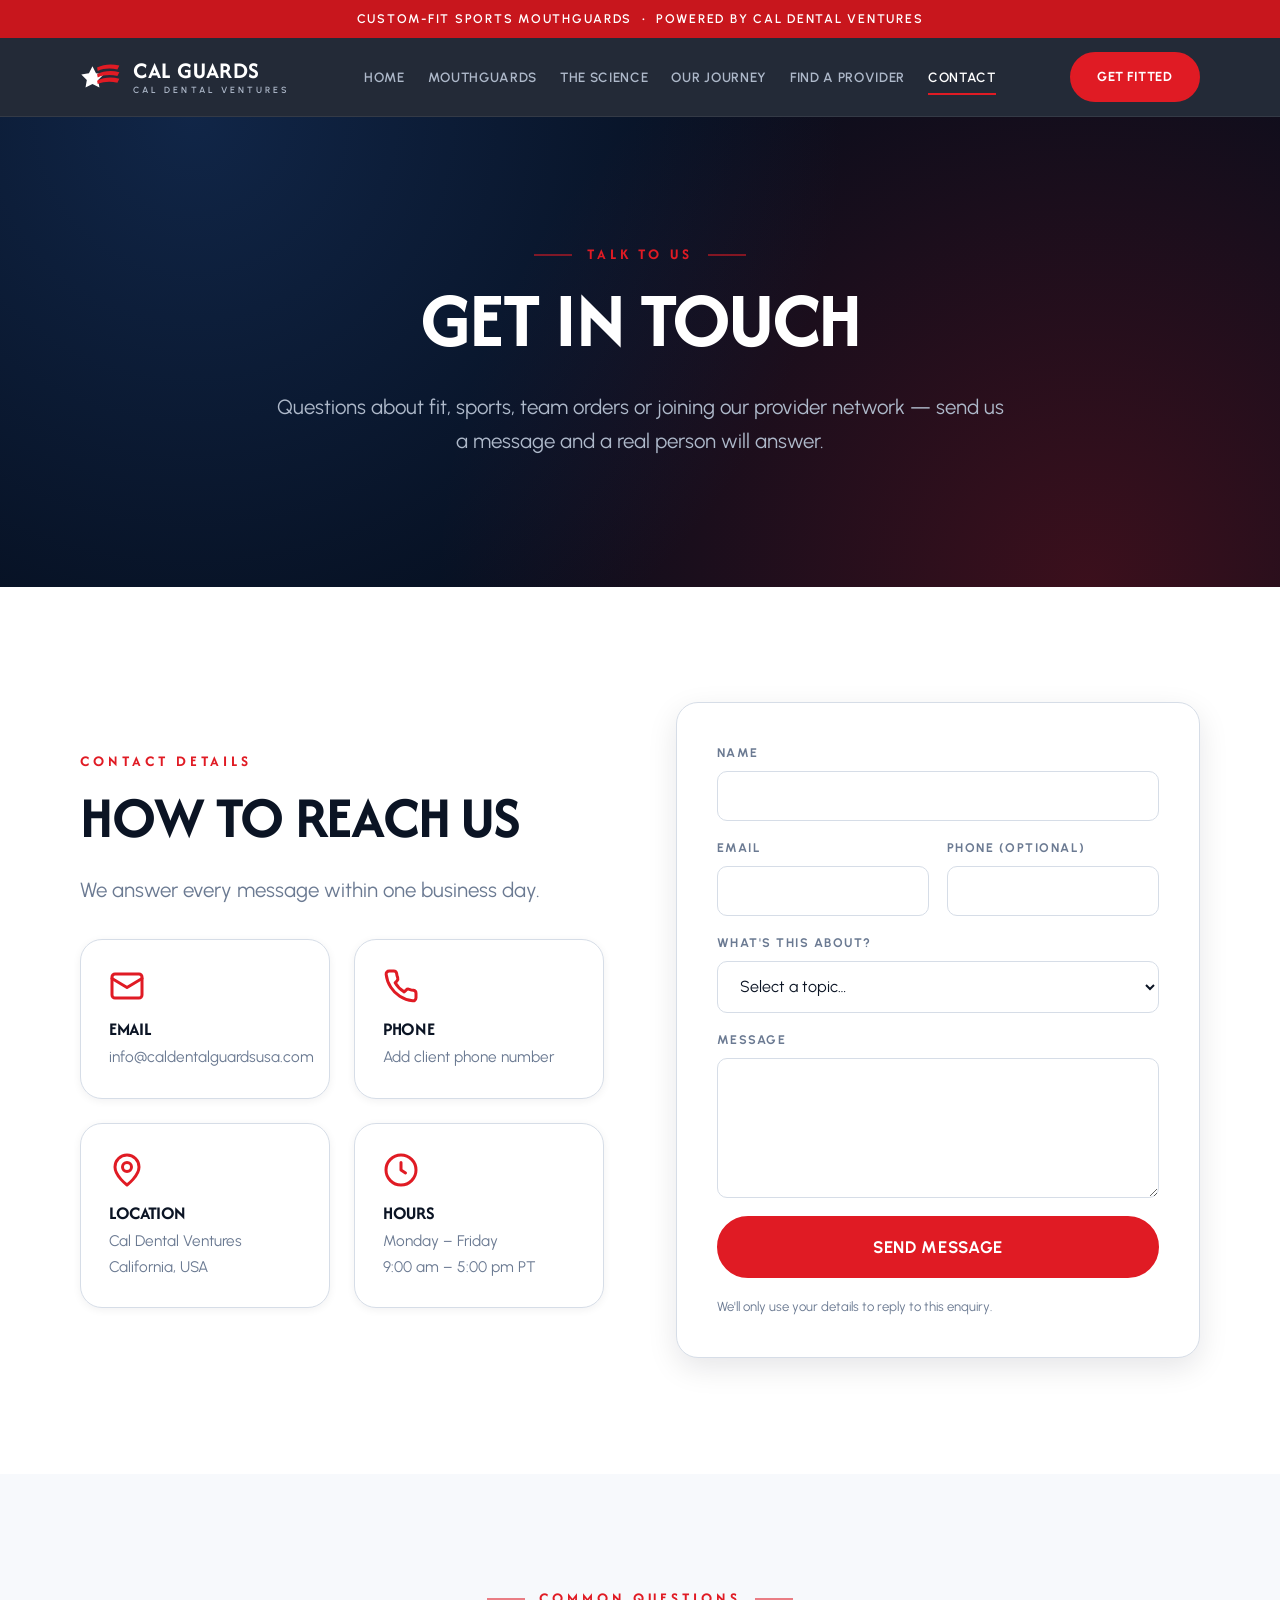
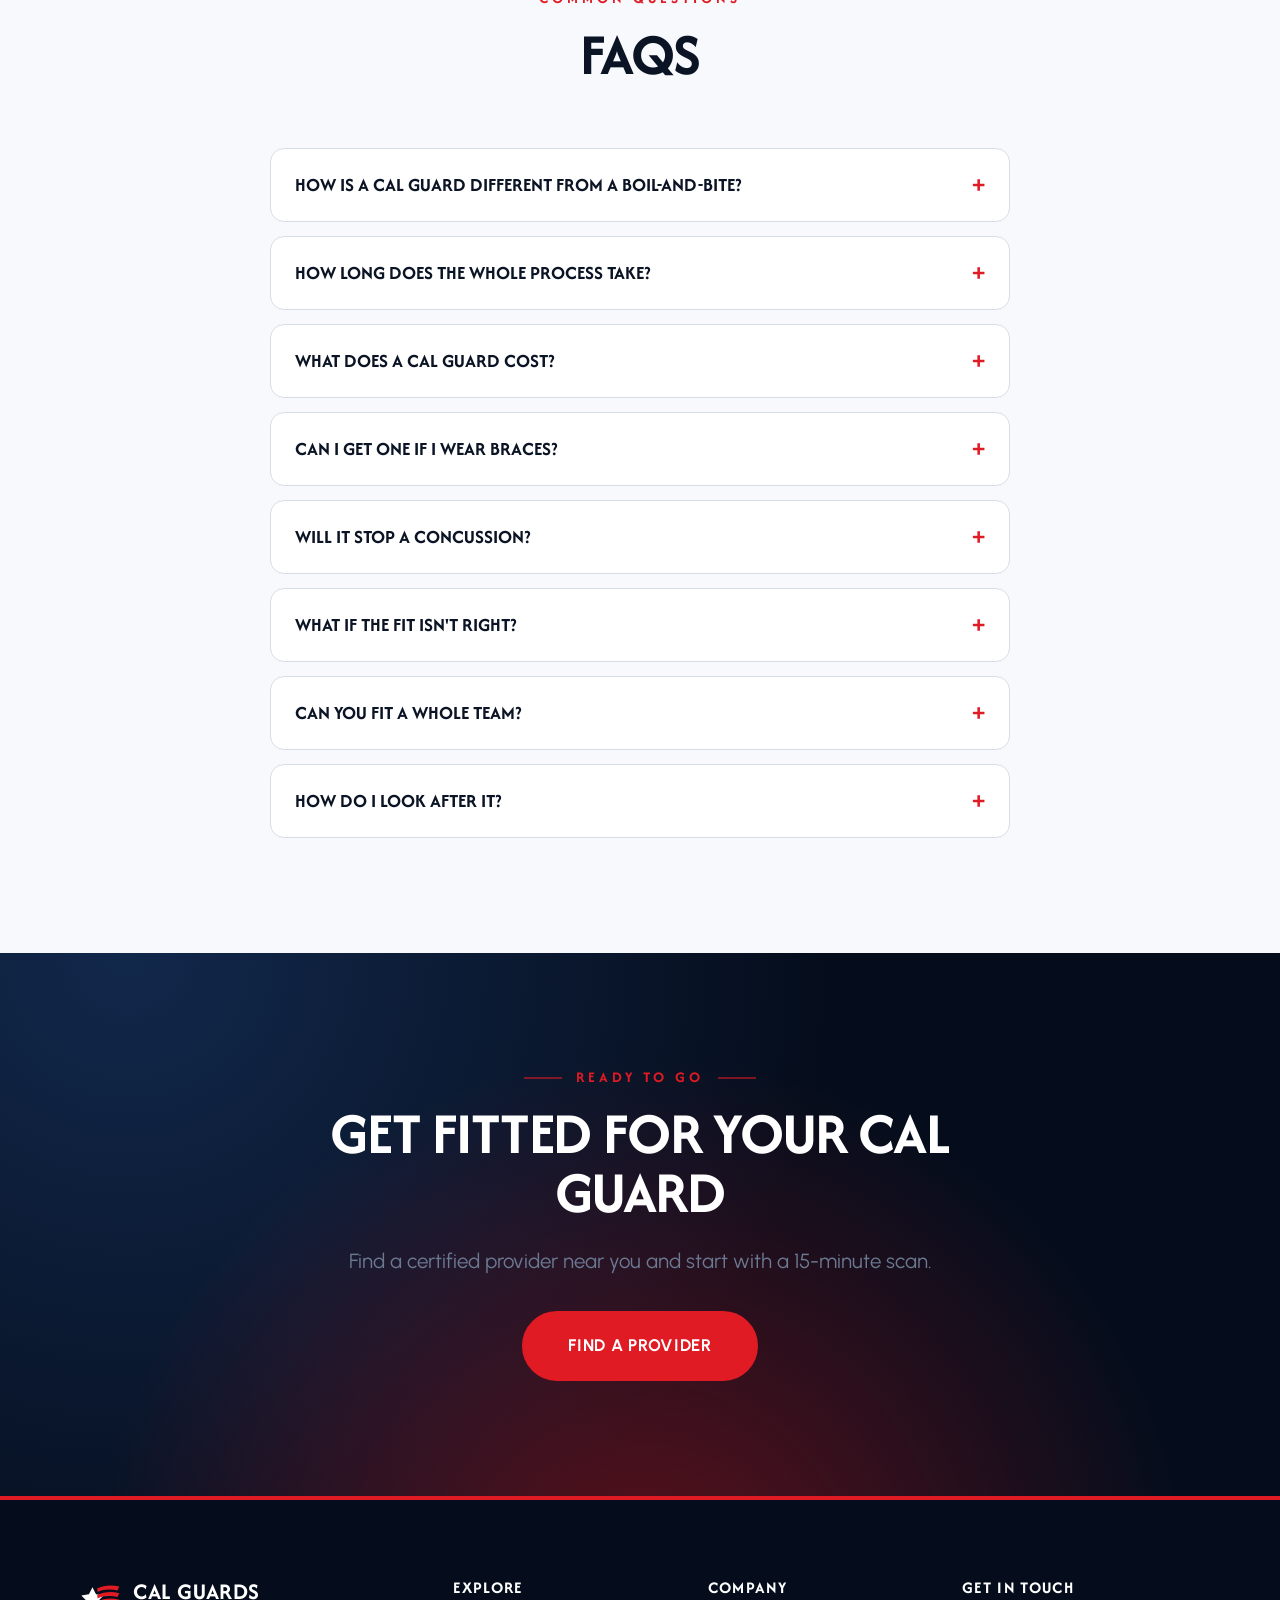
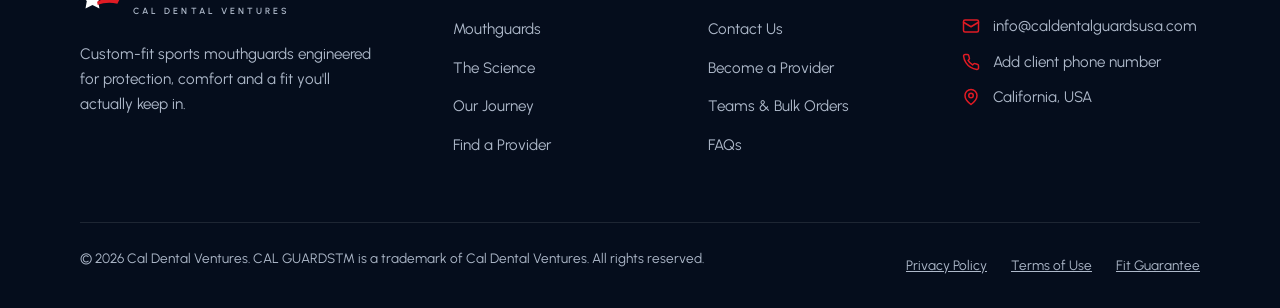
==== contact.html @ ab2fc7a7 "First Commit" ====
<!DOCTYPE html>
<html lang="en">
<head>
<meta charset="utf-8">
<meta name="viewport" content="width=device-width, initial-scale=1">
<title>Contact &amp; FAQs | CAL GUARDS™ by Cal Dental Ventures</title>
<meta name="description" content="Contact the CAL GUARDS™ team at Cal Dental Ventures with questions about custom mouthguards, team orders, provider partnerships or your fit guarantee.">
<link rel="canonical" href="https://caldentalguardsusa.com/contact.html">
<link rel="preconnect" href="https://fonts.googleapis.com">
<link rel="preconnect" href="https://fonts.gstatic.com" crossorigin>
<link href="https://fonts.googleapis.com/css2?family=Afacad:ital,wght@0,400..700;1,400..700&family=Urbanist:ital,wght@0,100..900;1,100..900&display=swap" rel="stylesheet">
<link rel="stylesheet" href="assets/css/style.css">
</head>
<body>

<div class="topbar">Custom-fit sports mouthguards &nbsp;•&nbsp; Powered by Cal Dental Ventures</div>

<header class="site-header">
  <div class="wrap nav">
    <a class="logo" href="index.html" aria-label="Cal Guards home">
      <svg class="logo__mark" viewBox="0 0 64 48" fill="none" aria-hidden="true">
        <path d="M14 6 19.4 16.6 31 18.4 22.6 26.8 24.6 38.4 14 33 3.4 38.4 5.4 26.8 -3 18.4 8.6 16.6Z" transform="translate(5,2)" fill="#ffffff"/>
        <path d="M26 10c10-5 22-6 34-3l-3 6c-11-2.6-21-1.8-30 2.2Z" fill="#e01b24"/>
        <path d="M26 20c10-5 22-6 34-3l-3 6c-11-2.6-21-1.8-30 2.2Z" fill="#e01b24"/>
        <path d="M26 30c10-5 22-6 34-3l-3 6c-11-2.6-21-1.8-30 2.2Z" fill="#e01b24"/>
      </svg>
      <span class="logo__text">
        <span class="logo__name">Cal Guards</span>
        <span class="logo__sub">Cal Dental Ventures</span>
      </span>
    </a>
    <button class="nav__toggle" aria-expanded="false" aria-controls="primary-nav" aria-label="Toggle menu">
      <span></span><span></span><span></span>
    </button>
    <nav class="nav__links" id="primary-nav">
      <a href="index.html">Home</a>
      <a href="mouthguards.html">Mouthguards</a>
      <a href="science.html">The Science</a>
      <a href="journey.html">Our Journey</a>
      <a href="providers.html">Find a Provider</a>
      <a href="contact.html" aria-current="page">Contact</a>
    </nav>
    <div class="nav__cta"><a class="btn" href="providers.html">Get Fitted</a></div>
  </div>
</header>

<main>

<section class="page-hero">
  <div class="wrap wrap--narrow">
    <p class="eyebrow">Talk to us</p>
    <h1>Get in Touch</h1>
    <p class="lede">Questions about fit, sports, team orders or joining our provider network — send us a message and a real person will answer.</p>
  </div>
</section>

<!-- CONTACT -->
<section class="section">
  <div class="wrap">
    <div class="split">
      <div class="split__body reveal" data-reveal="right">
        <p class="eyebrow">Contact details</p>
        <h2>How to Reach Us</h2>
        <p class="lede">We answer every message within one business day.</p>

        <div class="info-grid" style="margin-top:2rem">
          <div class="info">
            <svg class="info__icon" viewBox="0 0 24 24" fill="none" stroke="currentColor" stroke-width="2" stroke-linecap="round" stroke-linejoin="round" aria-hidden="true"><rect x="2" y="4" width="20" height="16" rx="2"/><path d="m22 7-10 6L2 7"/></svg>
            <h3>Email</h3>
            <p><a href="mailto:info@caldentalguardsusa.com">info@caldentalguardsusa.com</a></p>
          </div>
          <div class="info">
            <svg class="info__icon" viewBox="0 0 24 24" fill="none" stroke="currentColor" stroke-width="2" stroke-linecap="round" stroke-linejoin="round" aria-hidden="true"><path d="M22 16.9v3a2 2 0 0 1-2.2 2 19.8 19.8 0 0 1-8.6-3.1 19.5 19.5 0 0 1-6-6A19.8 19.8 0 0 1 2.1 4.2 2 2 0 0 1 4.1 2h3a2 2 0 0 1 2 1.7c.1 1 .4 1.9.7 2.8a2 2 0 0 1-.5 2.1L8.1 9.9a16 16 0 0 0 6 6l1.3-1.2a2 2 0 0 1 2.1-.5c.9.3 1.8.6 2.8.7a2 2 0 0 1 1.7 2Z"/></svg>
            <h3>Phone</h3>
            <p><a href="tel:+10000000000">Add client phone number</a></p>
          </div>
          <div class="info">
            <svg class="info__icon" viewBox="0 0 24 24" fill="none" stroke="currentColor" stroke-width="2" stroke-linecap="round" stroke-linejoin="round" aria-hidden="true"><path d="M20 10c0 6-8 12-8 12s-8-6-8-12a8 8 0 0 1 16 0Z"/><circle cx="12" cy="10" r="3"/></svg>
            <h3>Location</h3>
            <p>Cal Dental Ventures<br>California, USA</p>
          </div>
          <div class="info">
            <svg class="info__icon" viewBox="0 0 24 24" fill="none" stroke="currentColor" stroke-width="2" stroke-linecap="round" stroke-linejoin="round" aria-hidden="true"><circle cx="12" cy="12" r="10"/><path d="M12 7v5l3 2"/></svg>
            <h3>Hours</h3>
            <p>Monday – Friday<br>9:00 am – 5:00 pm PT</p>
          </div>
        </div>
      </div>

      <div class="reveal" data-delay="1">
        <form class="form" data-form novalidate
              style="background:#fff;padding:clamp(1.75rem,4vw,2.5rem);border:1px solid var(--border);border-radius:var(--radius-lg);box-shadow:var(--shadow-md)">
          <div class="field">
            <label for="c-name">Name</label>
            <input type="text" id="c-name" name="name" autocomplete="name" required>
          </div>

          <div class="form__row">
            <div class="field">
              <label for="c-email">Email</label>
              <input type="email" id="c-email" name="email" autocomplete="email" required>
            </div>
            <div class="field">
              <label for="c-phone">Phone (optional)</label>
              <input type="tel" id="c-phone" name="phone" autocomplete="tel">
            </div>
          </div>

          <div class="field">
            <label for="c-topic">What's this about?</label>
            <select id="c-topic" name="topic" required>
              <option value="">Select a topic…</option>
              <option value="fitting">Getting fitted for a guard</option>
              <option value="team">Team or bulk order</option>
              <option value="custom">Custom design request</option>
              <option value="provider">Becoming a certified provider</option>
              <option value="guarantee">Fit guarantee or existing order</option>
              <option value="other">Something else</option>
            </select>
          </div>

          <div class="field">
            <label for="c-message">Message</label>
            <textarea id="c-message" name="message" required></textarea>
          </div>

          <p class="form-status form-status--ok" role="status" tabindex="-1" hidden></p>

          <button class="btn btn--block btn--lg" type="submit" data-label="Send Message">Send Message</button>

          <p class="form__note">We'll only use your details to reply to this enquiry.</p>
        </form>
      </div>
    </div>
  </div>
</section>

<!-- FAQ -->
<section class="section section--alt" id="faq">
  <div class="wrap wrap--narrow">
    <div class="section-head center">
      <p class="eyebrow reveal">Common questions</p>
      <h2 class="reveal" data-delay="1">FAQs</h2>
    </div>

    <div class="faq reveal" data-delay="2">
      <details>
        <summary>How is a Cal Guard different from a boil-and-bite?</summary>
        <div class="faq__body">
          <p>A boil-and-bite is a generic blank you soften in hot water and bite into. The fit depends entirely on how you bite it — and biting hard thins the material exactly where you need it most, across the front teeth. A Cal Guard starts from a digital scan of your actual teeth, so the fit and the material thickness are both controlled before it's ever manufactured.</p>
        </div>
      </details>

      <details>
        <summary>How long does the whole process take?</summary>
        <div class="faq__body">
          <p>The scan appointment takes about 15 minutes. Lab turnaround is measured in days rather than weeks, and your provider will confirm the exact timeline when you book. Scan early in the week and you're usually protected by the weekend.</p>
        </div>
      </details>

      <details>
        <summary>What does a Cal Guard cost?</summary>
        <div class="faq__body">
          <p>Pricing is set by each certified provider and depends on the tier you choose and any custom design work. Request a fitting and we'll share the exact cost with you before you commit to anything.</p>
        </div>
      </details>

      <details>
        <summary>Can I get one if I wear braces?</summary>
        <div class="faq__body">
          <p>Yes — and it matters more, not less. Orthodontic appliances increase the risk of soft-tissue injury during contact. Mention your braces when you request a fitting so your provider can plan for it, and expect to be rescanned if your treatment changes your bite significantly.</p>
        </div>
      </details>

      <details>
        <summary>Will it stop a concussion?</summary>
        <div class="faq__body">
          <p>No mouthguard should be sold to you as concussion prevention, and we won't do it. The research on mouthguards and concussion is genuinely mixed. What's well established is that a properly fitted guard substantially reduces dental and soft-tissue injury. We go into detail on <a href="science.html">The Science</a> page.</p>
        </div>
      </details>

      <details>
        <summary>What if the fit isn't right?</summary>
        <div class="faq__body">
          <p>Bring it back to your provider. Minor adjustments happen in the chair. If it still isn't right, we remake it, and if we can't get it right we refund you. That's the whole guarantee — no fine print games.</p>
        </div>
      </details>

      <details>
        <summary>Can you fit a whole team?</summary>
        <div class="faq__body">
          <p>Yes. We run on-site scanning days for schools, clubs and gyms, with team colors, numbers and logos on every guard and consolidated billing. Get in touch using the form above and pick "Team or bulk order".</p>
        </div>
      </details>

      <details>
        <summary>How do I look after it?</summary>
        <div class="faq__body">
          <p>Rinse it in cool water after every use, brush it occasionally with a soft brush, and store it dry in its case. Keep it away from hot water, dashboards and direct sun — heat is the one thing that will warp a custom fit.</p>
        </div>
      </details>
    </div>
  </div>
</section>

<section class="section cta">
  <div class="wrap wrap--narrow">
    <p class="eyebrow reveal">Ready to go</p>
    <h2 class="reveal" data-delay="1">Get Fitted for Your Cal Guard</h2>
    <p class="lede center reveal" data-delay="2">Find a certified provider near you and start with a 15-minute scan.</p>
    <div class="btn-row reveal" data-delay="3">
      <a class="btn btn--lg" href="providers.html">Find a Provider</a>
    </div>
  </div>
</section>

</main>

<footer class="site-footer">
  <div class="wrap">
    <div class="footer__grid footer">
      <div class="footer__about">
        <a class="logo" href="index.html" aria-label="Cal Guards home">
          <svg class="logo__mark" viewBox="0 0 64 48" fill="none" aria-hidden="true">
            <path d="M14 6 19.4 16.6 31 18.4 22.6 26.8 24.6 38.4 14 33 3.4 38.4 5.4 26.8 -3 18.4 8.6 16.6Z" transform="translate(5,2)" fill="#ffffff"/>
            <path d="M26 10c10-5 22-6 34-3l-3 6c-11-2.6-21-1.8-30 2.2Z" fill="#e01b24"/>
            <path d="M26 20c10-5 22-6 34-3l-3 6c-11-2.6-21-1.8-30 2.2Z" fill="#e01b24"/>
            <path d="M26 30c10-5 22-6 34-3l-3 6c-11-2.6-21-1.8-30 2.2Z" fill="#e01b24"/>
          </svg>
          <span class="logo__text">
            <span class="logo__name">Cal Guards</span>
            <span class="logo__sub">Cal Dental Ventures</span>
          </span>
        </a>
        <p>Custom-fit sports mouthguards engineered for protection, comfort and a fit you'll actually keep in.</p>
      </div>
      <div>
        <h4>Explore</h4>
        <ul>
          <li><a href="mouthguards.html">Mouthguards</a></li>
          <li><a href="science.html">The Science</a></li>
          <li><a href="journey.html">Our Journey</a></li>
          <li><a href="providers.html">Find a Provider</a></li>
        </ul>
      </div>
      <div>
        <h4>Company</h4>
        <ul>
          <li><a href="contact.html">Contact Us</a></li>
          <li><a href="providers.html#partner">Become a Provider</a></li>
          <li><a href="mouthguards.html#teams">Teams &amp; Bulk Orders</a></li>
          <li><a href="contact.html#faq">FAQs</a></li>
        </ul>
      </div>
      <div>
        <h4>Get in Touch</h4>
        <ul class="footer__contact">
          <li>
            <svg viewBox="0 0 24 24" fill="none" stroke="currentColor" stroke-width="2" stroke-linecap="round" stroke-linejoin="round" aria-hidden="true"><rect x="2" y="4" width="20" height="16" rx="2"/><path d="m22 7-10 6L2 7"/></svg>
            <a href="mailto:info@caldentalguardsusa.com">info@caldentalguardsusa.com</a>
          </li>
          <li>
            <svg viewBox="0 0 24 24" fill="none" stroke="currentColor" stroke-width="2" stroke-linecap="round" stroke-linejoin="round" aria-hidden="true"><path d="M22 16.9v3a2 2 0 0 1-2.2 2 19.8 19.8 0 0 1-8.6-3.1 19.5 19.5 0 0 1-6-6A19.8 19.8 0 0 1 2.1 4.2 2 2 0 0 1 4.1 2h3a2 2 0 0 1 2 1.7c.1 1 .4 1.9.7 2.8a2 2 0 0 1-.5 2.1L8.1 9.9a16 16 0 0 0 6 6l1.3-1.2a2 2 0 0 1 2.1-.5c.9.3 1.8.6 2.8.7a2 2 0 0 1 1.7 2Z"/></svg>
            <a href="tel:+10000000000">Add client phone number</a>
          </li>
          <li>
            <svg viewBox="0 0 24 24" fill="none" stroke="currentColor" stroke-width="2" stroke-linecap="round" stroke-linejoin="round" aria-hidden="true"><path d="M20 10c0 6-8 12-8 12s-8-6-8-12a8 8 0 0 1 16 0Z"/><circle cx="12" cy="10" r="3"/></svg>
            <span>California, USA</span>
          </li>
        </ul>
      </div>
    </div>
    <div class="footer__bottom">
      <p>&copy; <span data-year>2026</span> Cal Dental Ventures. CAL GUARDS™ is a trademark of Cal Dental Ventures. All rights reserved.</p>
      <nav>
        <a href="#">Privacy Policy</a>
        <a href="#">Terms of Use</a>
        <a href="#">Fit Guarantee</a>
      </nav>
    </div>
  </div>
</footer>

<script src="assets/js/main.js"></script>
</body>
</html>
---- assets/css/style.css ----
/* ==========================================================================
   CAL GUARDS™ — caldentalguardsusa.com
   Design system + site styles
   ========================================================================== */

/* --- Tokens ------------------------------------------------------------- */
:root {
  /* Brand */
  --navy-900: #050d1c;
  --navy-800: #081429;
  --navy-700: #0c1e3c;
  --navy-600: #112a52;
  --navy-500: #1a3a6b;
  --red-600:  #c8161d;
  --red-500:  #e01b24;
  --red-400:  #f23b43;
  --gold:     #f2b705;

  /* Neutrals */
  --white:    #ffffff;
  --ink:      #0b1424;
  --slate-700:#3d4a5f;
  --slate-500:#6b7a92;
  --slate-300:#aeb9ca;
  --slate-200:#d6dde7;
  --slate-100:#eef2f7;
  --bone:     #f7f9fc;

  /* Semantic */
  --bg:            var(--white);
  --bg-alt:        var(--bone);
  --text:          var(--ink);
  --text-muted:    var(--slate-500);
  --border:        var(--slate-200);
  --accent:        var(--red-500);

  /* Type */
  --display: "Afacad", "Barlow Condensed", system-ui, sans-serif;
  --body: "Urbanist", system-ui, -apple-system, "Segoe UI", Roboto, sans-serif;
  --label: "Afacad", "Urbanist", system-ui, sans-serif;

  /* Layout */
  --wrap: 1200px;
  --wrap-narrow: 820px;
  --gutter: clamp(1.25rem, 4vw, 2.5rem);
  --section-y: clamp(4rem, 9vw, 8rem);
  --radius: 14px;
  --radius-lg: 22px;

  /* Effects */
  --shadow-sm: 0 2px 8px rgba(5, 13, 28, .06);
  --shadow-md: 0 10px 30px rgba(5, 13, 28, .10);
  --shadow-lg: 0 28px 70px rgba(5, 13, 28, .18);
  --ease: cubic-bezier(.22, .61, .36, 1);
}

/* --- Reset -------------------------------------------------------------- */
*, *::before, *::after { box-sizing: border-box; }

html {
  -webkit-text-size-adjust: 100%;
  scroll-behavior: smooth;
  scroll-padding-top: 90px;
}

body {
  margin: 0;
  font-family: var(--body);
  font-size: 17px;
  line-height: 1.65;
  color: var(--text);
  background: var(--bg);
  -webkit-font-smoothing: antialiased;
  overflow-x: hidden;
}

img, svg, video { max-width: 100%; display: block; }
a { color: inherit; }

/* Afacad is geometric rather than condensed, so headings run wider than the
   previous face: sizes are pulled back a notch and tracking tightened to keep
   the same visual weight. */
h1, h2, h3, h4 {
  font-family: var(--display);
  font-weight: 700;
  line-height: .98;
  letter-spacing: -.02em;
  text-transform: uppercase;
  margin: 0 0 .4em;
}

h1 { font-size: clamp(2.6rem, 7vw, 5.75rem); }
h2 { font-size: clamp(2rem, 4.8vw, 3.75rem); }
h3 { font-size: clamp(1.35rem, 2.4vw, 1.85rem); }
h4 { font-size: clamp(1.05rem, 1.7vw, 1.3rem); letter-spacing: -.005em; }

p { margin: 0 0 1.1em; }
p:last-child { margin-bottom: 0; }

ul { margin: 0; padding: 0; list-style: none; }

::selection { background: var(--red-500); color: #fff; }

:focus-visible {
  outline: 3px solid var(--red-500);
  outline-offset: 3px;
  border-radius: 4px;
}

/* --- Layout helpers ----------------------------------------------------- */
.wrap {
  width: 100%;
  max-width: var(--wrap);
  margin-inline: auto;
  padding-inline: var(--gutter);
}

.wrap--narrow { max-width: var(--wrap-narrow); }

.section { padding-block: var(--section-y); }
.section--tight { padding-block: clamp(3rem, 6vw, 5rem); }

.section--dark {
  background: var(--navy-900);
  color: var(--white);
}

.section--dark h2, .section--dark h3 { color: var(--white); }
.section--dark p { color: var(--slate-300); }

.section--alt { background: var(--bg-alt); }

.center { text-align: center; }
.stack > * + * { margin-top: 1.1rem; }

/* --- Eyebrow + headings ------------------------------------------------- */
/* Small section headings — Afacad, tracked out, with a short rule either
   side when centred */
.eyebrow {
  font-family: var(--label);
  font-size: .95rem;
  font-weight: 700;
  letter-spacing: .26em;
  text-transform: uppercase;
  line-height: 1.3;
  color: var(--accent);
  margin: 0 0 1rem;
}

.center .eyebrow,
.page-hero .eyebrow,
.cta .eyebrow {
  display: flex;
  align-items: center;
  justify-content: center;
  gap: .9rem;
}

.center .eyebrow::before, .center .eyebrow::after,
.page-hero .eyebrow::before, .page-hero .eyebrow::after,
.cta .eyebrow::before, .cta .eyebrow::after {
  content: "";
  width: clamp(18px, 4vw, 38px);
  height: 2px;
  background: currentColor;
  opacity: .55;
  flex-shrink: 0;
}

.section--dark .eyebrow { color: var(--red-400); }

.lede {
  font-size: clamp(1.05rem, 1.6vw, 1.3rem);
  color: var(--text-muted);
  max-width: 62ch;
}

.center .lede { margin-inline: auto; }
.section--dark .lede { color: var(--slate-300); }

.section-head { margin-bottom: clamp(2.5rem, 5vw, 4rem); }

/* Trademark mark — keeps "™" from reading as the letters TM inline */
.tm {
  font-size: .42em;
  font-weight: 700;
  vertical-align: super;
  letter-spacing: 0;
  margin-left: .08em;
}

/* Red underline accent used under major headings */
.rule {
  width: 72px;
  height: 5px;
  background: var(--red-500);
  border-radius: 3px;
  margin: 1.4rem 0 0;
}
.center .rule { margin-inline: auto; }

/* --- Buttons ------------------------------------------------------------ */
.btn {
  --btn-bg: var(--red-500);
  --btn-fg: #fff;
  position: relative;
  display: inline-flex;
  align-items: center;
  justify-content: center;
  gap: .6rem;
  padding: 1rem 2.1rem;
  background: var(--btn-bg);
  color: var(--btn-fg);
  font-family: var(--body);
  font-size: .95rem;
  font-weight: 700;
  letter-spacing: .04em;
  text-transform: uppercase;
  text-align: center;
  text-decoration: none;
  border: 2px solid var(--btn-bg);
  border-radius: 999px;
  cursor: pointer;
  overflow: hidden;
  isolation: isolate;
  transition: transform .25s var(--ease), box-shadow .25s var(--ease),
              background .25s var(--ease), color .25s var(--ease),
              border-color .25s var(--ease);
}

/* Light sweeps across the button on hover */
.btn::before {
  content: "";
  position: absolute;
  inset: 0;
  z-index: -1;
  background: linear-gradient(110deg, transparent 20%, rgba(255, 255, 255, .38) 50%, transparent 80%);
  transform: translateX(-120%);
  transition: transform .7s var(--ease);
}

.btn:hover::before { transform: translateX(120%); }

.btn:hover {
  transform: translateY(-3px);
  box-shadow: 0 14px 32px rgba(224, 27, 36, .36);
}

.btn:active {
  transform: translateY(-1px) scale(.985);
  transition-duration: .08s;
}

.btn--ghost {
  --btn-bg: transparent;
  --btn-fg: var(--white);
  border-color: rgba(255, 255, 255, .5);
}
.btn--ghost:hover {
  background: var(--white);
  color: var(--navy-900);
  border-color: var(--white);
  box-shadow: 0 12px 28px rgba(0, 0, 0, .3);
}

.btn--light {
  --btn-bg: var(--white);
  --btn-fg: var(--navy-900);
  border-color: var(--white);
}
.btn--light:hover { box-shadow: 0 12px 28px rgba(0, 0, 0, .25); }

.btn--outline {
  --btn-bg: transparent;
  --btn-fg: var(--navy-900);
  border-color: var(--navy-900);
}
.btn--outline:hover {
  background: var(--navy-900);
  color: #fff;
  box-shadow: 0 12px 28px rgba(5, 13, 28, .25);
}

.btn--lg { padding: 1.2rem 2.8rem; font-size: 1.05rem; }
.btn--block { width: 100%; }

/* Button rows follow the flow of the copy around them: left-aligned by
   default (so they sit under left-aligned text), centred only where the
   surrounding section is itself centred. */
.btn-row {
  display: flex;
  flex-wrap: wrap;
  justify-content: flex-start;
  align-items: center;
  gap: .9rem;
  margin-top: 2rem;
}

.center .btn-row,
.hero .btn-row,
.page-hero .btn-row,
.cta .btn-row,
.callout .btn-row,
.btn-row--center {
  justify-content: center;
}

/* --- Header ------------------------------------------------------------- */
.topbar {
  background: var(--red-600);
  color: #fff;
  font-size: .78rem;
  font-weight: 600;
  letter-spacing: .14em;
  text-transform: uppercase;
  text-align: center;
  padding: .55rem var(--gutter);
}

.site-header {
  position: sticky;
  top: 0;
  z-index: 60;
  background: rgba(5, 13, 28, .88);
  backdrop-filter: blur(14px);
  -webkit-backdrop-filter: blur(14px);
  border-bottom: 1px solid rgba(255, 255, 255, .08);
  transition: background .3s var(--ease);
}

.site-header.is-stuck { background: rgba(5, 13, 28, .97); }

.nav {
  display: flex;
  align-items: center;
  justify-content: space-between;
  gap: 1.5rem;
  min-height: 78px;
}

/* Logo lockup */
.logo {
  display: inline-flex;
  align-items: center;
  gap: .7rem;
  text-decoration: none;
  flex-shrink: 0;
}

.logo__mark { width: 42px; height: auto; }

.logo__text {
  display: flex;
  flex-direction: column;
  line-height: 1;
}

.logo__name {
  font-family: var(--display);
  font-weight: 800;
  font-size: 1.45rem;
  letter-spacing: .02em;
  text-transform: uppercase;
  color: #fff;
}

.logo__sub {
  font-family: var(--body);
  font-size: .56rem;
  font-weight: 600;
  letter-spacing: .34em;
  text-transform: uppercase;
  color: var(--slate-300);
  margin-top: .22rem;
}

.nav__links {
  display: flex;
  align-items: center;
  gap: clamp(.85rem, 1.8vw, 1.75rem);
}

.nav__links a {
  position: relative;
  font-size: .84rem;
  font-weight: 600;
  letter-spacing: .05em;
  text-transform: uppercase;
  text-decoration: none;
  white-space: nowrap;
  color: var(--slate-300);
  padding-block: .4rem;
  transition: color .2s var(--ease);
}

.nav__links a::after {
  content: "";
  position: absolute;
  left: 0;
  bottom: 0;
  width: 0;
  height: 2px;
  background: var(--red-500);
  transition: width .3s var(--ease);
}

.nav__links a:hover,
.nav__links a[aria-current="page"] { color: #fff; }
.nav__links a:hover::after,
.nav__links a[aria-current="page"]::after { width: 100%; }

.nav__cta { flex-shrink: 0; }
.nav__cta .btn { padding: .78rem 1.6rem; font-size: .82rem; }

/* Mobile toggle */
.nav__toggle {
  display: none;
  width: 44px;
  height: 44px;
  padding: 0;
  background: transparent;
  border: 1px solid rgba(255, 255, 255, .25);
  border-radius: 10px;
  cursor: pointer;
}

.nav__toggle span {
  display: block;
  width: 20px;
  height: 2px;
  margin: 4px auto;
  background: #fff;
  transition: transform .3s var(--ease), opacity .2s var(--ease);
}

.nav__toggle[aria-expanded="true"] span:nth-child(1) { transform: translateY(6px) rotate(45deg); }
.nav__toggle[aria-expanded="true"] span:nth-child(2) { opacity: 0; }
.nav__toggle[aria-expanded="true"] span:nth-child(3) { transform: translateY(-6px) rotate(-45deg); }

/* --- Hero --------------------------------------------------------------- */
/* Full-bleed cover hero with centred type, matching the reference layout.
   Uses the text-free product crop so nothing competes with the H1. */
.hero {
  position: relative;
  min-height: min(94vh, 900px);
  display: grid;
  place-items: center;
  text-align: center;
  color: #fff;
  background: var(--navy-900);
  overflow: hidden;
  isolation: isolate;
}

.hero__media {
  position: absolute;
  inset: 0;
  z-index: -2;
}

.hero__media img {
  width: 100%;
  height: 100%;
  object-fit: cover;
  object-position: center 62%;
}

.hero__media::after {
  content: "";
  position: absolute;
  inset: 0;
  background:
    radial-gradient(ellipse at 50% 45%, rgba(5, 13, 28, .52) 0%, rgba(5, 13, 28, .88) 72%),
    linear-gradient(180deg, rgba(5, 13, 28, .92) 0%, rgba(5, 13, 28, .55) 45%, rgba(5, 13, 28, .9) 100%);
}

.hero__inner {
  position: relative;
  padding-block: clamp(4rem, 10vw, 7rem);
}

.hero h1 { color: #fff; margin-bottom: .3em; }
.hero h1 em { font-style: normal; color: var(--red-400); }

.hero__sub {
  font-size: clamp(1.05rem, 2vw, 1.45rem);
  font-weight: 500;
  color: var(--slate-200);
  max-width: 34ch;
  margin-inline: auto;
}

.hero__trust {
  display: flex;
  flex-wrap: wrap;
  justify-content: center;
  gap: 1rem 2.2rem;
  margin-top: 2.25rem;
  font-size: .78rem;
  font-weight: 700;
  letter-spacing: .16em;
  text-transform: uppercase;
  color: var(--slate-300);
}

.hero__trust li { display: flex; align-items: center; gap: .5rem; }
.hero__trust svg { width: 17px; height: 17px; color: var(--red-400); flex-shrink: 0; }

.hero__scroll {
  position: absolute;
  bottom: 1.8rem;
  left: 50%;
  transform: translateX(-50%);
  color: rgba(255, 255, 255, .6);
  animation: bob 2.2s var(--ease) infinite;
}
.hero__scroll svg { width: 26px; height: 26px; }

@keyframes bob {
  0%, 100% { transform: translate(-50%, 0); }
  50%      { transform: translate(-50%, 9px); }
}

/* Page hero (interior pages) */
.page-hero {
  position: relative;
  background: var(--navy-900);
  color: #fff;
  padding-block: clamp(4.5rem, 11vw, 8rem);
  text-align: center;
  overflow: hidden;
}

.page-hero::before {
  content: "";
  position: absolute;
  inset: 0;
  background:
    radial-gradient(circle at 15% 0%, rgba(26, 58, 107, .55) 0%, transparent 55%),
    radial-gradient(circle at 85% 100%, rgba(200, 22, 29, .28) 0%, transparent 55%);
}

.page-hero > * { position: relative; }
.page-hero h1 { color: #fff; font-size: clamp(2.6rem, 6.5vw, 5rem); }
.page-hero .lede { color: var(--slate-300); margin-inline: auto; }

/* --- Benefit band (Protects / Supports / Enhances) ---------------------- */
.band {
  background: var(--navy-800);
  color: #fff;
  padding-block: clamp(2.5rem, 5vw, 3.75rem);
  border-top: 4px solid var(--red-500);
}

.band__grid {
  display: grid;
  grid-template-columns: repeat(3, 1fr);
  gap: clamp(1.5rem, 4vw, 3rem);
  text-align: center;
}

.band__item {
  display: flex;
  flex-direction: column;
  align-items: center;
  gap: .9rem;
  position: relative;
}

.band__item + .band__item::before {
  content: "";
  position: absolute;
  left: calc(-1 * clamp(.75rem, 2vw, 1.5rem));
  top: 10%;
  bottom: 10%;
  width: 1px;
  background: rgba(255, 255, 255, .16);
}

.band__icon {
  width: 52px;
  height: 52px;
  color: var(--white);
}
.band__icon .accent { color: var(--red-500); }

.band__item h3 {
  font-size: clamp(1.2rem, 2.2vw, 1.75rem);
  margin: 0;
  color: #fff;
}

.band__item p {
  font-size: .92rem;
  color: var(--slate-300);
  max-width: 28ch;
  margin: 0;
}

/* --- Problem / stat callout -------------------------------------------- */
.callout {
  background: var(--bone);
  text-align: center;
}

.callout__big {
  font-family: var(--display);
  font-weight: 800;
  font-size: clamp(2.4rem, 6vw, 4.5rem);
  line-height: 1;
  text-transform: uppercase;
  max-width: 20ch;
  margin: 0 auto .9rem;
}

.callout__big span { color: var(--red-500); }

.callout__note {
  font-size: 1.05rem;
  color: var(--text-muted);
  max-width: 50ch;
  margin-inline: auto;
}

.callout__kicker {
  display: inline-block;
  margin-top: 2rem;
  padding: .75rem 1.6rem;
  background: var(--navy-900);
  color: #fff;
  font-family: var(--display);
  font-size: clamp(1.1rem, 2.2vw, 1.6rem);
  font-weight: 800;
  letter-spacing: .02em;
  text-transform: uppercase;
  border-radius: 999px;
}

/* --- Comparison cards --------------------------------------------------- */
.compare {
  display: grid;
  grid-template-columns: repeat(3, 1fr);
  gap: 1.5rem;
  align-items: stretch;
}

.card {
  display: flex;
  flex-direction: column;
  background: #fff;
  border: 1px solid var(--border);
  border-radius: var(--radius-lg);
  padding: 2rem 1.75rem;
  box-shadow: var(--shadow-sm);
  transition: transform .35s var(--ease), box-shadow .35s var(--ease);
}

.card:hover { transform: translateY(-5px); box-shadow: var(--shadow-md); }

.card--featured {
  position: relative;
  background: var(--navy-900);
  border-color: var(--navy-900);
  color: #fff;
  box-shadow: var(--shadow-lg);
}

.card--featured .card__title { color: #fff; }
.card--featured .card__sub { color: var(--slate-300); }

.card__flag {
  position: absolute;
  top: -14px;
  left: 50%;
  transform: translateX(-50%);
  padding: .4rem 1.2rem;
  background: var(--red-500);
  color: #fff;
  font-size: .7rem;
  font-weight: 800;
  letter-spacing: .18em;
  text-transform: uppercase;
  border-radius: 999px;
  white-space: nowrap;
}

.card__label {
  font-size: .72rem;
  font-weight: 700;
  letter-spacing: .2em;
  text-transform: uppercase;
  color: var(--slate-500);
  margin-bottom: .5rem;
}

.card--featured .card__label { color: var(--red-400); }

.card__title {
  font-family: var(--display);
  font-size: clamp(1.5rem, 2.6vw, 2rem);
  font-weight: 800;
  line-height: 1;
  text-transform: uppercase;
  margin: 0 0 .35rem;
}

.card__sub {
  font-size: .92rem;
  font-style: italic;
  color: var(--text-muted);
  margin: 0 0 1.5rem;
}

.check-list { display: grid; gap: .85rem; }

.check-list li {
  display: grid;
  grid-template-columns: 22px 1fr;
  gap: .7rem;
  align-items: start;
  font-size: .95rem;
  line-height: 1.45;
}

.check-list svg { width: 20px; height: 20px; margin-top: 1px; }
.check-list .no  { color: #c9ced8; }
.check-list .yes { color: #2fb360; }

.card--featured .check-list li { color: var(--slate-200); }
.card--featured .check-list strong { color: #fff; }

.card__stats {
  display: grid;
  gap: .6rem;
  margin-top: auto;
  padding-top: 1.6rem;
  border-top: 1px solid rgba(255, 255, 255, .15);
}

.stat-chip {
  display: grid;
  grid-template-columns: auto 1fr;
  align-items: center;
  gap: .9rem;
  padding: .7rem 1rem;
  background: rgba(255, 255, 255, .07);
  border-radius: 10px;
}

.stat-chip b {
  font-family: var(--display);
  font-size: 1.6rem;
  font-weight: 800;
  line-height: 1;
  color: var(--red-400);
}

.stat-chip span {
  font-size: .78rem;
  line-height: 1.3;
  color: var(--slate-200);
}

/* Verdict row under comparison */
.verdict {
  display: grid;
  grid-template-columns: repeat(3, 1fr);
  gap: 1.5rem;
  margin-top: 1.5rem;
}

.verdict div {
  padding: 1.1rem 1rem;
  background: var(--slate-100);
  border-radius: var(--radius);
  text-align: center;
  font-family: var(--display);
  font-size: 1.15rem;
  font-weight: 700;
  line-height: 1.2;
  text-transform: uppercase;
  color: var(--slate-700);
}

.verdict div:last-child {
  background: var(--red-500);
  color: #fff;
}

.sources {
  margin-top: 1.75rem;
  font-size: .8rem;
  color: var(--slate-500);
  text-align: center;
}

/* --- Steps -------------------------------------------------------------- */
.steps {
  display: grid;
  grid-template-columns: repeat(3, 1fr);
  gap: clamp(1.5rem, 4vw, 3rem);
  counter-reset: step;
}

.step { position: relative; padding-top: 1rem; }

.step__num {
  display: grid;
  place-items: center;
  width: 60px;
  height: 60px;
  margin-bottom: 1.4rem;
  background: var(--red-500);
  color: #fff;
  font-family: var(--display);
  font-size: 1.9rem;
  font-weight: 800;
  border-radius: 50%;
  box-shadow: 0 8px 20px rgba(224, 27, 36, .3);
}

.step h3 { margin-bottom: .5rem; }

.step p { color: var(--text-muted); font-size: .98rem; }
.section--dark .step p { color: var(--slate-300); }

/* Connector line between steps */
.step:not(:last-child)::after {
  content: "";
  position: absolute;
  top: 31px;
  left: 72px;
  right: calc(-1 * clamp(1.5rem, 4vw, 3rem));
  height: 2px;
  background: repeating-linear-gradient(90deg, var(--border) 0 8px, transparent 8px 16px);
}

.section--dark .step:not(:last-child)::after {
  background: repeating-linear-gradient(90deg, rgba(255,255,255,.22) 0 8px, transparent 8px 16px);
}

/* --- Split (image + text) ----------------------------------------------- */
.split {
  display: grid;
  grid-template-columns: 1fr 1fr;
  gap: clamp(2rem, 6vw, 4.5rem);
  align-items: center;
}

.split--reverse .split__media { order: 2; }

.split__media img {
  width: 100%;
  border-radius: var(--radius-lg);
  box-shadow: var(--shadow-md);
}

.split__body h2 { margin-bottom: .45em; }

/* --- Athletes ----------------------------------------------------------- */
.athletes {
  display: grid;
  grid-template-columns: repeat(3, 1fr);
  gap: 1.5rem;
}

.athlete {
  padding: 2rem 1.75rem;
  background: rgba(255, 255, 255, .05);
  border: 1px solid rgba(255, 255, 255, .12);
  border-radius: var(--radius-lg);
  border-top: 4px solid var(--red-500);
  transition: transform .35s var(--ease), background .35s var(--ease);
}

.athlete:hover { transform: translateY(-5px); background: rgba(255, 255, 255, .09); }

.athlete__quote {
  font-size: 1.02rem;
  line-height: 1.6;
  color: var(--slate-200);
  margin-bottom: 1.5rem;
}

.athlete__name {
  font-family: var(--display);
  font-size: 1.35rem;
  font-weight: 800;
  text-transform: uppercase;
  color: #fff;
  margin: 0;
}

.athlete__role {
  font-size: .78rem;
  font-weight: 700;
  letter-spacing: .14em;
  text-transform: uppercase;
  color: var(--red-400);
  margin: .25rem 0 0;
}

/* --- Timeline (The Journey) --------------------------------------------- */
.timeline {
  display: grid;
  grid-template-columns: repeat(5, 1fr);
  gap: 1.25rem;
  position: relative;
  margin-top: 3.5rem;
}

.timeline::before {
  content: "";
  position: absolute;
  top: -22px;
  left: 10%;
  right: 10%;
  height: 2px;
  background: linear-gradient(90deg, rgba(255,255,255,.2), var(--red-500));
}

.tl {
  position: relative;
  padding: 1.75rem 1.25rem;
  background: rgba(255, 255, 255, .05);
  border: 1px solid rgba(255, 255, 255, .12);
  border-radius: var(--radius);
  text-align: center;
}

.tl::before {
  content: "";
  position: absolute;
  top: -27px;
  left: 50%;
  transform: translateX(-50%);
  width: 12px;
  height: 12px;
  background: var(--red-500);
  border: 3px solid var(--navy-900);
  border-radius: 50%;
  box-shadow: 0 0 0 3px rgba(224, 27, 36, .35);
}

.tl--now {
  background: linear-gradient(160deg, var(--red-600), #8c0f14);
  border-color: var(--red-400);
  box-shadow: 0 16px 40px rgba(200, 22, 29, .35);
}

.tl h4 {
  font-size: 1rem;
  letter-spacing: .06em;
  color: #fff;
  margin-bottom: .6rem;
}

.tl--now h4 { font-size: 1.4rem; }

.tl p {
  font-size: .86rem;
  line-height: 1.5;
  color: var(--slate-300);
  margin: 0;
}

.tl--now p { color: rgba(255, 255, 255, .92); }

/* --- Colorways ---------------------------------------------------------- */
.colorways {
  display: grid;
  grid-template-columns: repeat(3, 1fr);
  gap: 1.5rem;
}

.cw {
  padding: 2.25rem 1.5rem;
  border: 1px solid var(--border);
  border-radius: var(--radius-lg);
  text-align: center;
  background: #fff;
  transition: transform .35s var(--ease), box-shadow .35s var(--ease);
}

.cw:hover { transform: translateY(-5px); box-shadow: var(--shadow-md); }

.cw__swatch {
  width: 86px;
  height: 86px;
  margin: 0 auto 1.25rem;
  border-radius: 50%;
  box-shadow: inset 0 -6px 14px rgba(0, 0, 0, .25), var(--shadow-sm);
}

.cw__swatch--clear { background: linear-gradient(145deg, #f4f7fb, #d8e2ee); }
.cw__swatch--blue  { background: linear-gradient(145deg, #2f6ddb, #0f2f86); }
.cw__swatch--black { background: linear-gradient(145deg, #3a4150, #0a0d14); }

.cw h3 { margin-bottom: .35rem; }
.cw p { font-size: .92rem; color: var(--text-muted); margin: 0; }

/* --- Feature grid ------------------------------------------------------- */
.features {
  display: grid;
  grid-template-columns: repeat(auto-fit, minmax(260px, 1fr));
  gap: 1.5rem;
}

.feature {
  padding: 2rem 1.75rem;
  background: #fff;
  border: 1px solid var(--border);
  border-radius: var(--radius-lg);
  box-shadow: var(--shadow-sm);
}

.section--dark .feature {
  background: rgba(255, 255, 255, .05);
  border-color: rgba(255, 255, 255, .12);
}

.feature__icon {
  width: 44px;
  height: 44px;
  margin-bottom: 1.2rem;
  color: var(--red-500);
}

.feature h3 { font-size: 1.25rem; margin-bottom: .5rem; }
.feature p { font-size: .95rem; color: var(--text-muted); margin: 0; }
.section--dark .feature p { color: var(--slate-300); }

/* --- Stat strip --------------------------------------------------------- */
.statstrip {
  display: grid;
  grid-template-columns: repeat(auto-fit, minmax(180px, 1fr));
  gap: clamp(1.5rem, 4vw, 3rem);
  text-align: center;
}

.statstrip__n {
  font-family: var(--display);
  font-size: clamp(3rem, 7vw, 5rem);
  font-weight: 800;
  line-height: 1;
  color: var(--red-500);
  display: block;
}

.statstrip__l {
  font-size: .9rem;
  color: var(--slate-300);
  max-width: 24ch;
  margin: .6rem auto 0;
}

/* --- Guarantee ---------------------------------------------------------- */
.guarantee {
  display: grid;
  grid-template-columns: auto 1fr;
  gap: clamp(1.5rem, 4vw, 3rem);
  align-items: center;
  padding: clamp(2rem, 5vw, 3.5rem);
  background: var(--navy-900);
  color: #fff;
  border-radius: var(--radius-lg);
  box-shadow: var(--shadow-lg);
}

.guarantee__badge {
  width: clamp(80px, 12vw, 118px);
  height: auto;
  color: var(--red-500);
  flex-shrink: 0;
}

.guarantee h2 { color: #fff; margin-bottom: .4em; }
.guarantee p { color: var(--slate-300); margin: 0; }

/* --- FAQ ---------------------------------------------------------------- */
.faq { display: grid; gap: .9rem; }

.faq details {
  background: #fff;
  border: 1px solid var(--border);
  border-radius: var(--radius);
  overflow: hidden;
  transition: border-color .25s var(--ease), box-shadow .25s var(--ease);
}

.faq details[open] {
  border-color: var(--navy-700);
  box-shadow: var(--shadow-sm);
}

.faq summary {
  display: flex;
  align-items: center;
  justify-content: space-between;
  gap: 1rem;
  padding: 1.25rem 1.5rem;
  font-family: var(--display);
  font-size: 1.2rem;
  font-weight: 700;
  text-transform: uppercase;
  cursor: pointer;
  list-style: none;
}

.faq summary::-webkit-details-marker { display: none; }

.faq summary::after {
  content: "+";
  font-size: 1.6rem;
  line-height: 1;
  color: var(--red-500);
  transition: transform .25s var(--ease);
  flex-shrink: 0;
}

.faq details[open] summary::after { transform: rotate(45deg); }

.faq__body {
  padding: 0 1.5rem 1.4rem;
  color: var(--text-muted);
  font-size: .98rem;
}

/* --- CTA ---------------------------------------------------------------- */
.cta {
  position: relative;
  background: var(--navy-900);
  color: #fff;
  text-align: center;
  overflow: hidden;
}

.cta::before {
  content: "";
  position: absolute;
  inset: 0;
  background:
    radial-gradient(circle at 50% 120%, rgba(200, 22, 29, .45) 0%, transparent 60%),
    radial-gradient(circle at 10% 0%, rgba(26, 58, 107, .6) 0%, transparent 55%);
}

.cta > * { position: relative; }
.cta h2 { color: #fff; }

/* --- Contact form ------------------------------------------------------- */
.form { display: grid; gap: 1.1rem; }

.form__row {
  display: grid;
  grid-template-columns: 1fr 1fr;
  gap: 1.1rem;
}

.field { display: grid; gap: .45rem; text-align: left; }

.field label {
  font-size: .78rem;
  font-weight: 700;
  letter-spacing: .12em;
  text-transform: uppercase;
  color: var(--slate-500);
}

.section--dark .field label,
.cta .field label { color: var(--slate-300); }

.field input,
.field select,
.field textarea {
  width: 100%;
  padding: .9rem 1.1rem;
  font-family: var(--body);
  font-size: 1rem;
  color: var(--text);
  background: #fff;
  border: 1px solid var(--border);
  border-radius: 10px;
  transition: border-color .2s var(--ease), box-shadow .2s var(--ease);
}

.field textarea { min-height: 140px; resize: vertical; }

.field input:focus,
.field select:focus,
.field textarea:focus {
  outline: none;
  border-color: var(--red-500);
  box-shadow: 0 0 0 3px rgba(224, 27, 36, .18);
}

.form__note {
  font-size: .82rem;
  color: var(--slate-500);
  text-align: left;
}

.form-status {
  padding: .9rem 1.1rem;
  border-radius: 10px;
  font-size: .95rem;
  font-weight: 600;
  text-align: left;
}

.form-status[hidden] { display: none !important; }
.form-status--ok { background: #e7f7ed; color: #1d7a42; border: 1px solid #a8e0bf; }

/* --- Provider / contact info cards -------------------------------------- */
.info-grid {
  display: grid;
  grid-template-columns: repeat(auto-fit, minmax(240px, 1fr));
  gap: 1.5rem;
}

.info {
  padding: 1.75rem;
  background: #fff;
  border: 1px solid var(--border);
  border-radius: var(--radius-lg);
  box-shadow: var(--shadow-sm);
}

.info__icon { width: 36px; height: 36px; color: var(--red-500); margin-bottom: 1rem; }
.info h3 { font-size: 1.15rem; margin-bottom: .4rem; }
.info p, .info a { font-size: .96rem; color: var(--text-muted); margin: 0; }
.info a { text-decoration: none; transition: color .2s var(--ease); }
.info a:hover { color: var(--red-500); }

/* --- Footer ------------------------------------------------------------- */
.site-footer {
  background: var(--navy-900);
  color: var(--slate-300);
  padding-block: clamp(3rem, 7vw, 5rem) 0;
  border-top: 4px solid var(--red-500);
}

.footer__grid {
  display: grid;
  grid-template-columns: 1.6fr 1fr 1fr 1.2fr;
  gap: clamp(2rem, 5vw, 3.5rem);
}

.footer__about p {
  font-size: .95rem;
  margin-top: 1.25rem;
  max-width: 34ch;
}

.footer h4 {
  color: #fff;
  font-size: 1.05rem;
  letter-spacing: .08em;
  margin-bottom: 1.1rem;
}

.footer ul { display: grid; gap: .65rem; }

.footer a {
  font-size: .95rem;
  text-decoration: none;
  color: var(--slate-300);
  transition: color .2s var(--ease), padding-left .2s var(--ease);
}

.footer a:hover { color: #fff; padding-left: 4px; }

.footer__contact li {
  display: grid;
  grid-template-columns: 20px 1fr;
  gap: .7rem;
  align-items: start;
  font-size: .95rem;
}

.footer__contact svg { width: 18px; height: 18px; color: var(--red-500); margin-top: 3px; }

.footer__bottom {
  display: flex;
  flex-wrap: wrap;
  align-items: center;
  justify-content: space-between;
  gap: 1rem;
  margin-top: clamp(2.5rem, 5vw, 4rem);
  padding-block: 1.5rem;
  border-top: 1px solid rgba(255, 255, 255, .1);
  font-size: .85rem;
}

.footer__bottom nav { display: flex; flex-wrap: wrap; gap: 1.5rem; }

.socials { display: flex; gap: .7rem; }

.socials a {
  display: grid;
  place-items: center;
  width: 40px;
  height: 40px;
  background: rgba(255, 255, 255, .08);
  border-radius: 50%;
  transition: background .25s var(--ease), transform .25s var(--ease);
}

.socials a:hover { background: var(--red-500); transform: translateY(-2px); padding-left: 0; }
.socials svg { width: 18px; height: 18px; }

/* --- Scroll reveal ------------------------------------------------------ */
.reveal {
  opacity: 0;
  transform: translateY(32px);
  transition: opacity .75s var(--ease), transform .75s var(--ease);
  will-change: opacity, transform;
}

/* Directional variants — set with data-reveal on the element. These must be
   declared BEFORE the .is-visible rule, which overrides them with a matching
   attribute selector so it always wins on specificity. */
.reveal[data-reveal="left"]  { transform: translateX(-42px); }
.reveal[data-reveal="right"] { transform: translateX(42px); }
.reveal[data-reveal="scale"] { transform: scale(.94); }
.reveal[data-reveal="blur"]  {
  filter: blur(8px);
  transition: opacity .75s var(--ease), transform .75s var(--ease), filter .75s var(--ease);
}

.reveal.is-visible,
.reveal.is-visible[data-reveal] {
  opacity: 1;
  transform: none;
  filter: none;
}

.reveal[data-delay="1"] { transition-delay: .09s; }
.reveal[data-delay="2"] { transition-delay: .18s; }
.reveal[data-delay="3"] { transition-delay: .27s; }
.reveal[data-delay="4"] { transition-delay: .36s; }
.reveal[data-delay="5"] { transition-delay: .45s; }

/* --- Keyframes ---------------------------------------------------------- */
@keyframes riseIn {
  from { opacity: 0; transform: translateY(34px); }
  to   { opacity: 1; transform: none; }
}

@keyframes fadeIn {
  from { opacity: 0; }
  to   { opacity: 1; }
}

@keyframes pulseRing {
  0%   { box-shadow: 0 0 0 0 rgba(224, 27, 36, .55); }
  70%  { box-shadow: 0 0 0 12px rgba(224, 27, 36, 0); }
  100% { box-shadow: 0 0 0 0 rgba(224, 27, 36, 0); }
}

@keyframes drawLine {
  from { transform: scaleX(0); }
  to   { transform: scaleX(1); }
}

@keyframes glowDrift {
  0%, 100% { opacity: .55; transform: translate3d(0, 0, 0); }
  50%      { opacity: .9;  transform: translate3d(0, -14px, 0); }
}

/* --- Hero entrance ------------------------------------------------------ */
.hero h1,
.hero__sub,
.hero .btn-row,
.hero__trust {
  animation: riseIn .9s var(--ease) both;
}

.hero h1       { animation-delay: .1s; }
.hero__sub     { animation-delay: .25s; }
.hero .btn-row { animation-delay: .4s; }
.hero__trust   { animation-delay: .55s; }

.hero__media { animation: fadeIn 1.4s var(--ease) both; }

/* Slow drift on the hero's stadium-light glow */
.hero::after {
  content: "";
  position: absolute;
  inset: 0 0 40% 0;
  z-index: -3;
  pointer-events: none;
  background: radial-gradient(ellipse 60% 40% at 50% 0%, rgba(90, 150, 230, .28) 0%, transparent 70%);
  animation: glowDrift 9s ease-in-out infinite;
}

/* --- Interaction motion ------------------------------------------------- */
.logo__mark { transition: transform .4s var(--ease); }
.logo:hover .logo__mark { transform: translateX(3px) scale(1.06); }

/* Icons lift and tint on card hover */
.feature__icon,
.band__icon,
.info__icon {
  transition: transform .4s var(--ease), color .3s var(--ease);
}

.feature:hover .feature__icon,
.info:hover .info__icon { transform: translateY(-4px) scale(1.08); }

.band__item:hover .band__icon { transform: scale(1.1) rotate(-4deg); }

.feature,
.info,
.athlete,
.cw,
.card { will-change: transform; }

.feature:hover,
.info:hover {
  transform: translateY(-5px);
  box-shadow: var(--shadow-md);
}

.feature,
.info { transition: transform .35s var(--ease), box-shadow .35s var(--ease), border-color .35s var(--ease); }

.feature:hover { border-color: var(--red-500); }

/* Colour swatches spin up slightly */
.cw__swatch { transition: transform .45s var(--ease), box-shadow .45s var(--ease); }
.cw:hover .cw__swatch {
  transform: translateY(-5px) rotate(-8deg) scale(1.06);
  box-shadow: inset 0 -6px 14px rgba(0, 0, 0, .25), var(--shadow-md);
}

/* Step numbers pulse once as they arrive */
.reveal.is-visible .step__num { animation: pulseRing 1.6s var(--ease) .3s 2; }

/* Images in split sections zoom gently on hover */
.split__media {
  overflow: hidden;
  border-radius: var(--radius-lg);
}

.split__media img {
  transition: transform .8s var(--ease);
}

.split__media:hover img { transform: scale(1.045); }

/* Timeline markers keep a soft pulse */
.tl::before { animation: pulseRing 3.2s var(--ease) infinite; }

/* Headline rule draws in on reveal */
.rule {
  transform-origin: left center;
  transform: scaleX(0);
  transition: transform .8s var(--ease) .2s;
}
.center .rule { transform-origin: center; }
.reveal.is-visible .rule,
.is-visible > .rule { transform: scaleX(1); }

/* Comparison card lifts a little further than the rest */
.card--featured:hover { transform: translateY(-8px); }

/* Stat chips slide in when their card is revealed */
.stat-chip { transition: transform .35s var(--ease), background .35s var(--ease); }
.stat-chip:hover { transform: translateX(4px); background: rgba(255, 255, 255, .12); }

/* Counter numbers hold their width so the layout doesn't jitter while
   the value animates */
.statstrip__n,
.stat-chip b { font-variant-numeric: tabular-nums; }

/* --- Scroll progress bar ------------------------------------------------ */
.scroll-progress {
  position: fixed;
  top: 0;
  left: 0;
  height: 3px;
  width: 100%;
  z-index: 80;
  transform: scaleX(0);
  transform-origin: left center;
  background: linear-gradient(90deg, var(--red-600), var(--red-400));
  pointer-events: none;
}

/* --- Responsive --------------------------------------------------------- */
@media (max-width: 1024px) {
  .timeline { grid-template-columns: repeat(2, 1fr); }
  .timeline::before { display: none; }
  .tl::before { display: none; }
  .tl--now { grid-column: 1 / -1; }
  .footer__grid { grid-template-columns: 1fr 1fr; }
}

@media (max-width: 900px) {
  .nav__toggle { display: block; }

  .nav__links {
    position: fixed;
    inset: 0 0 auto;
    top: var(--header-h, 78px);
    flex-direction: column;
    align-items: stretch;
    gap: 0;
    padding: 1rem var(--gutter) 2rem;
    background: rgba(5, 13, 28, .98);
    backdrop-filter: blur(14px);
    border-bottom: 1px solid rgba(255, 255, 255, .1);
    transform: translateY(-120%);
    transition: transform .35s var(--ease);
    max-height: calc(100vh - var(--header-h, 78px));
    overflow-y: auto;
  }

  .nav__links.is-open { transform: none; }

  .nav__links a {
    padding: 1rem 0;
    font-size: 1rem;
    border-bottom: 1px solid rgba(255, 255, 255, .08);
  }

  .nav__links a::after { display: none; }
  .nav__cta { display: none; }

  .compare, .verdict, .steps, .athletes, .colorways { grid-template-columns: 1fr; }
  .step:not(:last-child)::after { display: none; }
  .band__grid { grid-template-columns: 1fr; gap: 2.25rem; }
  .band__item + .band__item::before { display: none; }

  .split { grid-template-columns: 1fr; }
  .split--reverse .split__media { order: 0; }

  .guarantee { grid-template-columns: 1fr; text-align: center; justify-items: center; }
}

@media (max-width: 700px) {
  /* The strip's own 2.4:1 ratio would shrink the guards to nothing on a
     phone, so crop the sides instead and hold a usable height. */
  .hero { min-height: auto; }

  .hero__media {
    aspect-ratio: auto;
    height: clamp(200px, 34vh, 300px);
  }

  .hero__media img { object-position: center 60%; }

  .hero__inner { padding-block: clamp(2.5rem, 9vw, 4rem) clamp(11rem, 36vw, 15rem); }
}

@media (max-width: 600px) {
  body { font-size: 16px; }
  .form__row { grid-template-columns: 1fr; }
  .footer__grid { grid-template-columns: 1fr; }
  .footer__bottom { flex-direction: column; text-align: center; }
  .hero__trust { gap: .75rem 1.25rem; font-size: .7rem; }
  .btn { width: 100%; }
  .btn-row { flex-direction: column; }
}

/* --- Motion / print ----------------------------------------------------- */
@media (prefers-reduced-motion: reduce) {
  html { scroll-behavior: auto; }
  *, *::before, *::after {
    animation-duration: .01ms !important;
    animation-iteration-count: 1 !important;
    transition-duration: .01ms !important;
  }
  .reveal { opacity: 1; transform: none; }
}

@media print {
  .site-header, .topbar, .hero__scroll, .cta, .site-footer { display: none; }
  body { color: #000; background: #fff; }
}
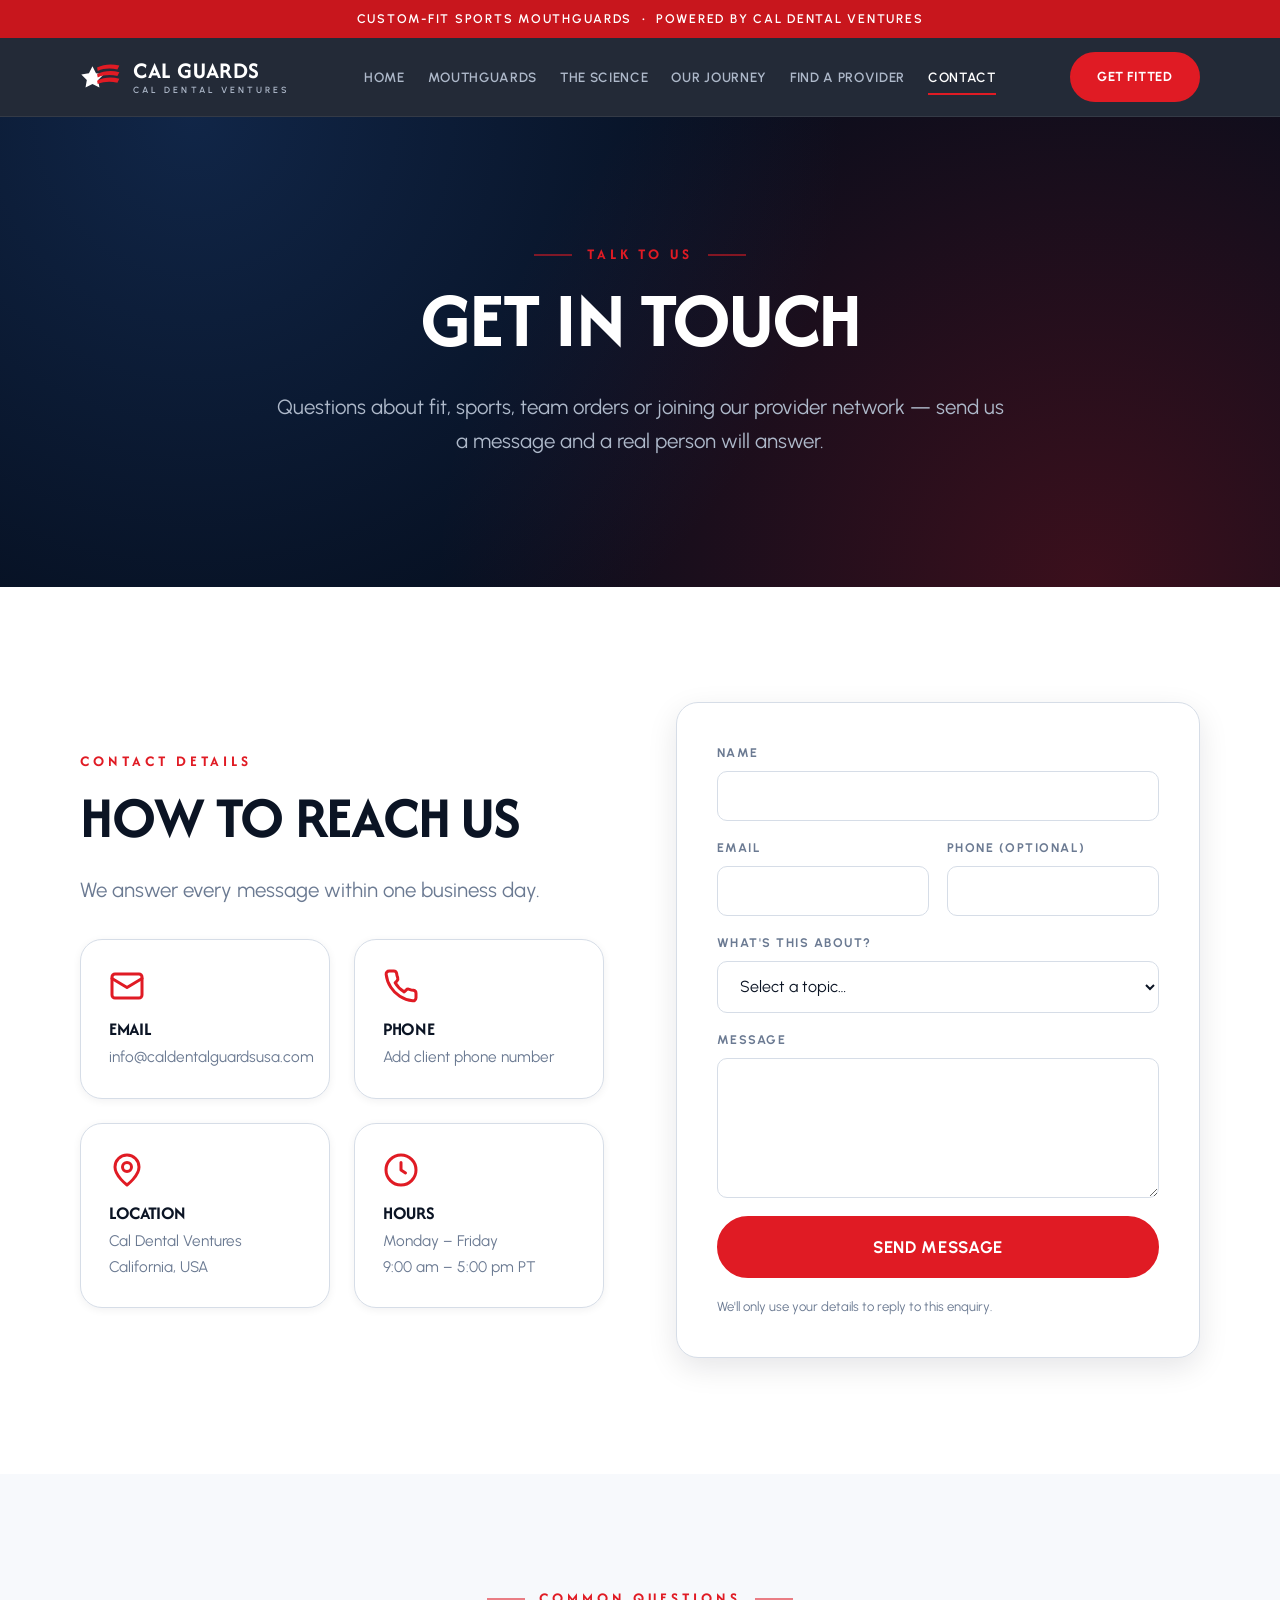
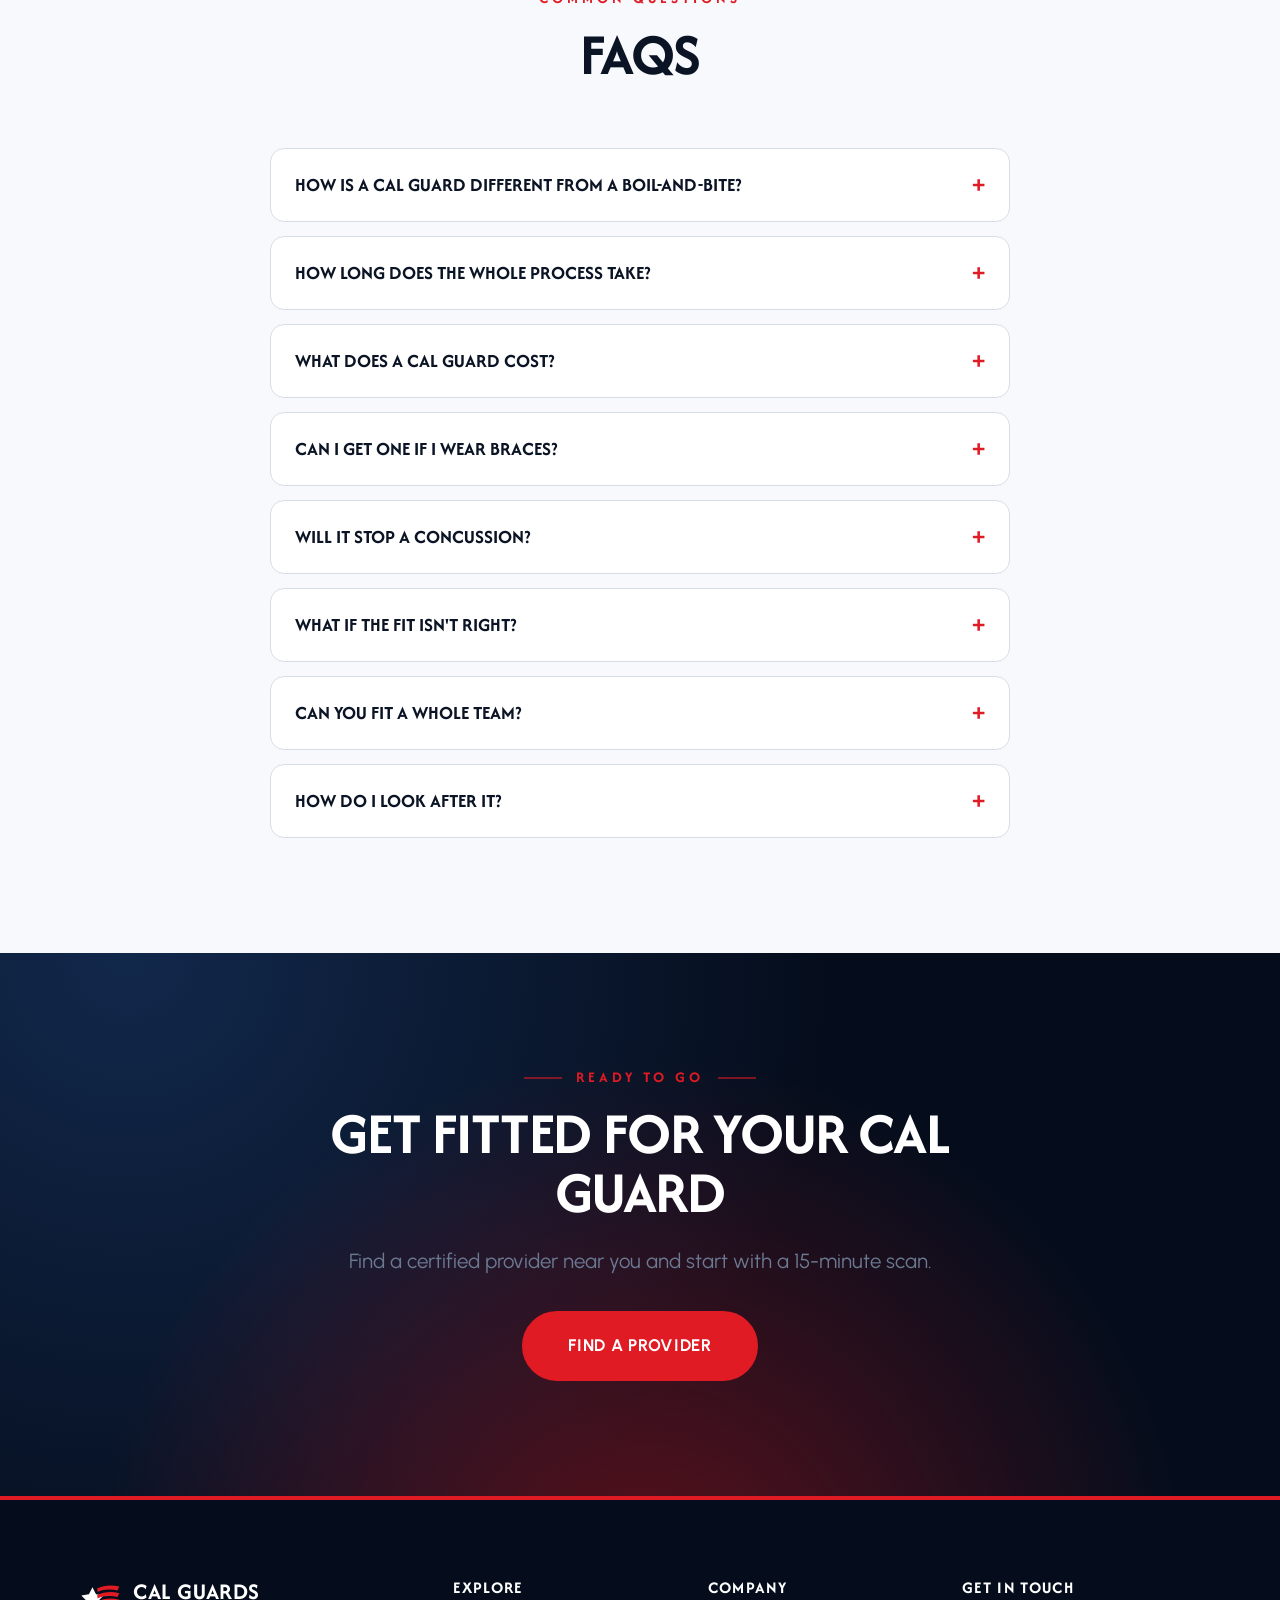
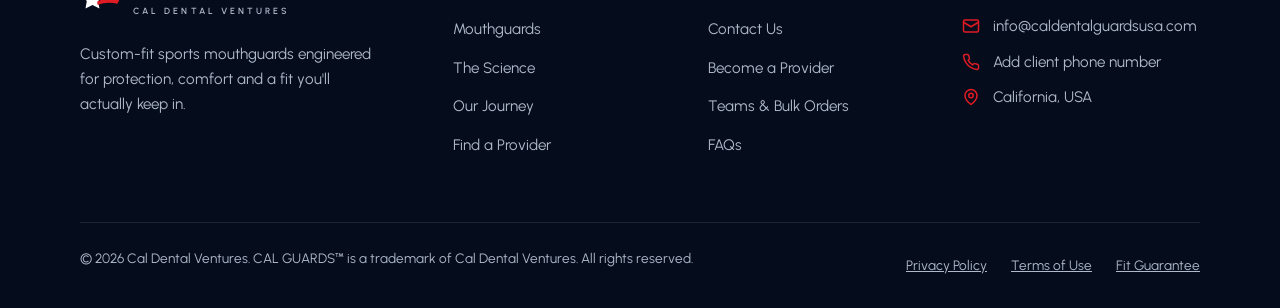
==== commit 86f48b4c: "First Commit" ====
--- a/contact.html
+++ b/contact.html
@@ -271,7 +271,7 @@
       </div>
     </div>
     <div class="footer__bottom">
-      <p>&copy; <span data-year>2026</span> Cal Dental Ventures. CAL GUARDS™ is a trademark of Cal Dental Ventures. All rights reserved.</p>
+      <p>&copy; <span data-year>2026</span> Cal Dental Ventures. CAL GUARDS<span class="tm">™</span> is a trademark of Cal Dental Ventures. All rights reserved.</p>
       <nav>
         <a href="#">Privacy Policy</a>
         <a href="#">Terms of Use</a>
--- a/assets/css/style.css
+++ b/assets/css/style.css
@@ -61,6 +61,9 @@
   -webkit-text-size-adjust: 100%;
   scroll-behavior: smooth;
   scroll-padding-top: 90px;
+  /* Safety net: a reveal transform on a full-bleed element must never be
+     able to create a horizontal scrollbar. */
+  overflow-x: clip;
 }
 
 body {
@@ -1578,3 +1581,349 @@
   .site-header, .topbar, .hero__scroll, .cta, .site-footer { display: none; }
   body { color: #000; background: #fff; }
 }
+
+/* ==========================================================================
+   REFERENCE-LAYOUT COMPONENTS
+   Section patterns mirroring the reference site's page architecture,
+   rendered in the Cal Dental Ventures palette.
+   ========================================================================== */
+
+/* --- Asset placeholders -------------------------------------------------
+   Correctly-sized, clearly-labelled stand-ins for photography the client
+   still owes us. Swap the .ph element for an <img> — no layout change.
+   ---------------------------------------------------------------------- */
+.ph {
+  display: grid;
+  place-items: center;
+  gap: .5rem;
+  padding: 2rem 1.5rem;
+  background: repeating-linear-gradient(45deg, #e8edf4 0 14px, #dfe6f0 14px 28px);
+  border: 2px dashed #b9c4d4;
+  border-radius: var(--radius);
+  color: var(--slate-500);
+  font-family: var(--body);
+  font-size: .72rem;
+  font-weight: 800;
+  letter-spacing: .18em;
+  text-transform: uppercase;
+  text-align: center;
+  line-height: 1.6;
+}
+
+.ph span { display: block; font-size: .66rem; letter-spacing: .1em; opacity: .75; }
+
+.ph--dark {
+  background: repeating-linear-gradient(45deg, #0f1c33 0 14px, #0b1627 14px 28px);
+  border-color: rgba(255, 255, 255, .22);
+  color: var(--slate-300);
+}
+
+.ph--portrait { aspect-ratio: 3 / 4; }
+.ph--square   { aspect-ratio: 1 / 1; }
+.ph--wide     { aspect-ratio: 16 / 10; }
+.ph--reel     { aspect-ratio: 9 / 14; }
+
+/* --- Full-bleed accent strip -------------------------------------------- */
+.strip {
+  background: var(--red-500);
+  color: #fff;
+  text-align: center;
+  padding: clamp(1.1rem, 2.6vw, 1.75rem) var(--gutter);
+  font-family: var(--display);
+  font-size: clamp(1.25rem, 3.2vw, 2.4rem);
+  font-weight: 700;
+  line-height: 1.1;
+  letter-spacing: -.01em;
+  text-transform: uppercase;
+}
+
+/* --- Two-panel feature split (light panel / dark panel) ----------------- */
+.duo {
+  display: grid;
+  grid-template-columns: 1fr 1fr;
+}
+
+.duo__panel {
+  display: flex;
+  flex-direction: column;
+  align-items: center;
+  text-align: center;
+  gap: 1.5rem;
+  padding: clamp(2.5rem, 6vw, 5rem) clamp(1.5rem, 4vw, 3.5rem);
+}
+
+.duo__panel--light { background: var(--bone); color: var(--ink); }
+.duo__panel--dark  { background: var(--navy-900); color: #fff; }
+.duo__panel--dark h3 { color: #fff; }
+.duo__panel--dark p  { color: var(--slate-300); }
+
+.duo__media {
+  width: 100%;
+  max-width: 440px;
+  overflow: hidden;
+  border-radius: var(--radius);
+}
+
+.duo__media img {
+  width: 100%;
+  aspect-ratio: 16 / 10;
+  object-fit: cover;
+  transition: transform .8s var(--ease);
+}
+
+.duo__panel:hover .duo__media img { transform: scale(1.05); }
+
+.duo__panel h3 { margin: 0; }
+.duo__panel p  { max-width: 34ch; margin: 0; color: var(--text-muted); }
+
+/* --- Full-bleed athlete quote band -------------------------------------- */
+.quote-band {
+  display: grid;
+  grid-template-columns: 1fr 1fr;
+  background: var(--navy-900);
+  color: #fff;
+  align-items: stretch;
+  overflow: hidden;
+}
+
+.quote-band--flip .quote-band__media { order: 2; }
+
+.quote-band__media { position: relative; min-height: 420px; }
+
+.quote-band__media img,
+.quote-band__media .ph {
+  width: 100%;
+  height: 100%;
+  object-fit: cover;
+  border-radius: 0;
+}
+
+.quote-band__body {
+  display: flex;
+  flex-direction: column;
+  justify-content: center;
+  padding: clamp(2.5rem, 6vw, 5rem);
+}
+
+.quote-band__eyebrow {
+  font-family: var(--label);
+  font-size: .85rem;
+  font-weight: 700;
+  letter-spacing: .24em;
+  text-transform: uppercase;
+  color: var(--red-400);
+  margin: 0 0 1.5rem;
+}
+
+.quote-band__quote {
+  font-family: var(--display);
+  font-size: clamp(1.5rem, 3vw, 2.5rem);
+  font-weight: 700;
+  line-height: 1.15;
+  letter-spacing: -.015em;
+  color: #fff;
+  margin: 0 0 1.75rem;
+}
+
+.quote-band__name {
+  font-family: var(--display);
+  font-size: 1.35rem;
+  font-weight: 700;
+  text-transform: uppercase;
+  color: #fff;
+  margin: 0;
+}
+
+.quote-band__role {
+  font-size: .82rem;
+  font-weight: 700;
+  letter-spacing: .16em;
+  text-transform: uppercase;
+  color: var(--slate-300);
+  margin: .3rem 0 0;
+}
+
+/* --- Social proof grid --------------------------------------------------- */
+.embed-grid {
+  display: grid;
+  grid-template-columns: repeat(auto-fit, minmax(220px, 1fr));
+  gap: 1.25rem;
+}
+
+/* --- Recommended-by logo row -------------------------------------------- */
+.endorse {
+  padding: clamp(2rem, 4vw, 3rem);
+  background: #fff;
+  border: 1px solid var(--border);
+  border-radius: var(--radius-lg);
+}
+
+.endorse__label {
+  font-family: var(--label);
+  font-size: .82rem;
+  font-weight: 700;
+  letter-spacing: .24em;
+  text-transform: uppercase;
+  text-align: center;
+  color: var(--slate-500);
+  margin: 0 0 2rem;
+}
+
+.logo-row {
+  display: flex;
+  flex-wrap: wrap;
+  align-items: center;
+  justify-content: center;
+  gap: clamp(.7rem, 1.8vw, 1.6rem);
+}
+
+.logo-row div {
+  padding: .65rem .9rem;
+  border: 1px solid var(--border);
+  border-radius: 8px;
+  font-family: var(--display);
+  font-size: 1.1rem;
+  font-weight: 700;
+  letter-spacing: .04em;
+  text-transform: uppercase;
+  color: var(--slate-500);
+  opacity: .7;
+  transition: opacity .3s var(--ease), color .3s var(--ease);
+}
+
+.logo-row div:hover { opacity: 1; color: var(--navy-700); }
+.logo-row small { display: block; font-size: .54rem; letter-spacing: .06em; font-weight: 600; white-space: nowrap; }
+
+/* --- Product callout diagram -------------------------------------------- */
+.diagram {
+  display: grid;
+  grid-template-columns: 1fr 1fr;
+  gap: clamp(2rem, 6vw, 4.5rem);
+  align-items: center;
+}
+
+.diagram__list { display: grid; gap: clamp(1.75rem, 4vw, 2.75rem); }
+
+.diagram__item {
+  position: relative;
+  display: grid;
+  grid-template-columns: 58px 1fr;
+  gap: 1.25rem;
+  align-items: start;
+}
+
+.diagram__icon {
+  display: grid;
+  place-items: center;
+  width: 58px;
+  height: 58px;
+  border: 2px solid currentColor;
+  border-radius: 50%;
+  color: var(--red-500);
+  flex-shrink: 0;
+}
+
+.diagram__icon svg { width: 28px; height: 28px; }
+
+.diagram__item h3 { margin: 0 0 .35rem; }
+.diagram__item p  { margin: 0; font-size: .96rem; color: var(--text-muted); }
+.section--dark .diagram__item p { color: var(--slate-300); }
+
+.diagram__media { overflow: hidden; border-radius: var(--radius-lg); }
+
+/* --- Mission statement --------------------------------------------------- */
+.mission { text-align: center; }
+
+.mission__statement {
+  font-family: var(--display);
+  font-size: clamp(1.6rem, 4vw, 3rem);
+  font-weight: 700;
+  line-height: 1.15;
+  letter-spacing: -.015em;
+  text-transform: uppercase;
+  max-width: 24ch;
+  margin: 0 auto 2rem;
+}
+
+.mission__tag {
+  display: inline-block;
+  padding: .8rem 1.8rem;
+  border: 2px solid var(--red-500);
+  border-radius: 999px;
+  font-family: var(--label);
+  font-size: .85rem;
+  font-weight: 700;
+  letter-spacing: .18em;
+  text-transform: uppercase;
+  color: var(--red-400);
+}
+
+/* --- "Did you know" band -------------------------------------------------- */
+.didyouknow {
+  background: var(--navy-800);
+  color: #fff;
+  text-align: center;
+  border-block: 4px solid var(--red-500);
+}
+
+.didyouknow__fact {
+  font-family: var(--display);
+  font-size: clamp(1.5rem, 3.6vw, 2.75rem);
+  font-weight: 700;
+  line-height: 1.15;
+  letter-spacing: -.015em;
+  text-transform: uppercase;
+  max-width: 26ch;
+  margin: 0 auto 1.75rem;
+}
+
+.didyouknow__fact b { color: var(--red-400); }
+
+/* --- Footer contact form -------------------------------------------------- */
+.footer-form {
+  padding: clamp(1.5rem, 3vw, 2rem);
+  background: rgba(255, 255, 255, .05);
+  border: 1px solid rgba(255, 255, 255, .12);
+  border-radius: var(--radius);
+}
+
+.footer-form .field input,
+.footer-form .field textarea {
+  background: rgba(255, 255, 255, .07);
+  border-color: rgba(255, 255, 255, .18);
+  color: #fff;
+  padding: .7rem .9rem;
+  font-size: .92rem;
+}
+
+.footer-form .field textarea { min-height: 92px; }
+
+.footer-form .field input::placeholder,
+.footer-form .field textarea::placeholder { color: var(--slate-500); }
+
+.footer-form .field label {
+  font-size: .68rem;
+  letter-spacing: .14em;
+  color: var(--slate-300);
+}
+
+.footer-form .btn { padding: .8rem 1.4rem; font-size: .82rem; }
+
+/* --- Responsive for the above -------------------------------------------- */
+@media (max-width: 900px) {
+  .duo,
+  .quote-band,
+  .diagram { grid-template-columns: 1fr; }
+
+  .quote-band--flip .quote-band__media { order: 0; }
+  .quote-band__media { min-height: 300px; }
+
+  .diagram__media { order: -1; }
+}
+
+@media (max-width: 600px) {
+  .diagram__item { grid-template-columns: 46px 1fr; gap: 1rem; }
+  .diagram__icon { width: 46px; height: 46px; }
+  .diagram__icon svg { width: 22px; height: 22px; }
+  .logo-row div { font-size: .92rem; padding: .55rem .85rem; }
+}
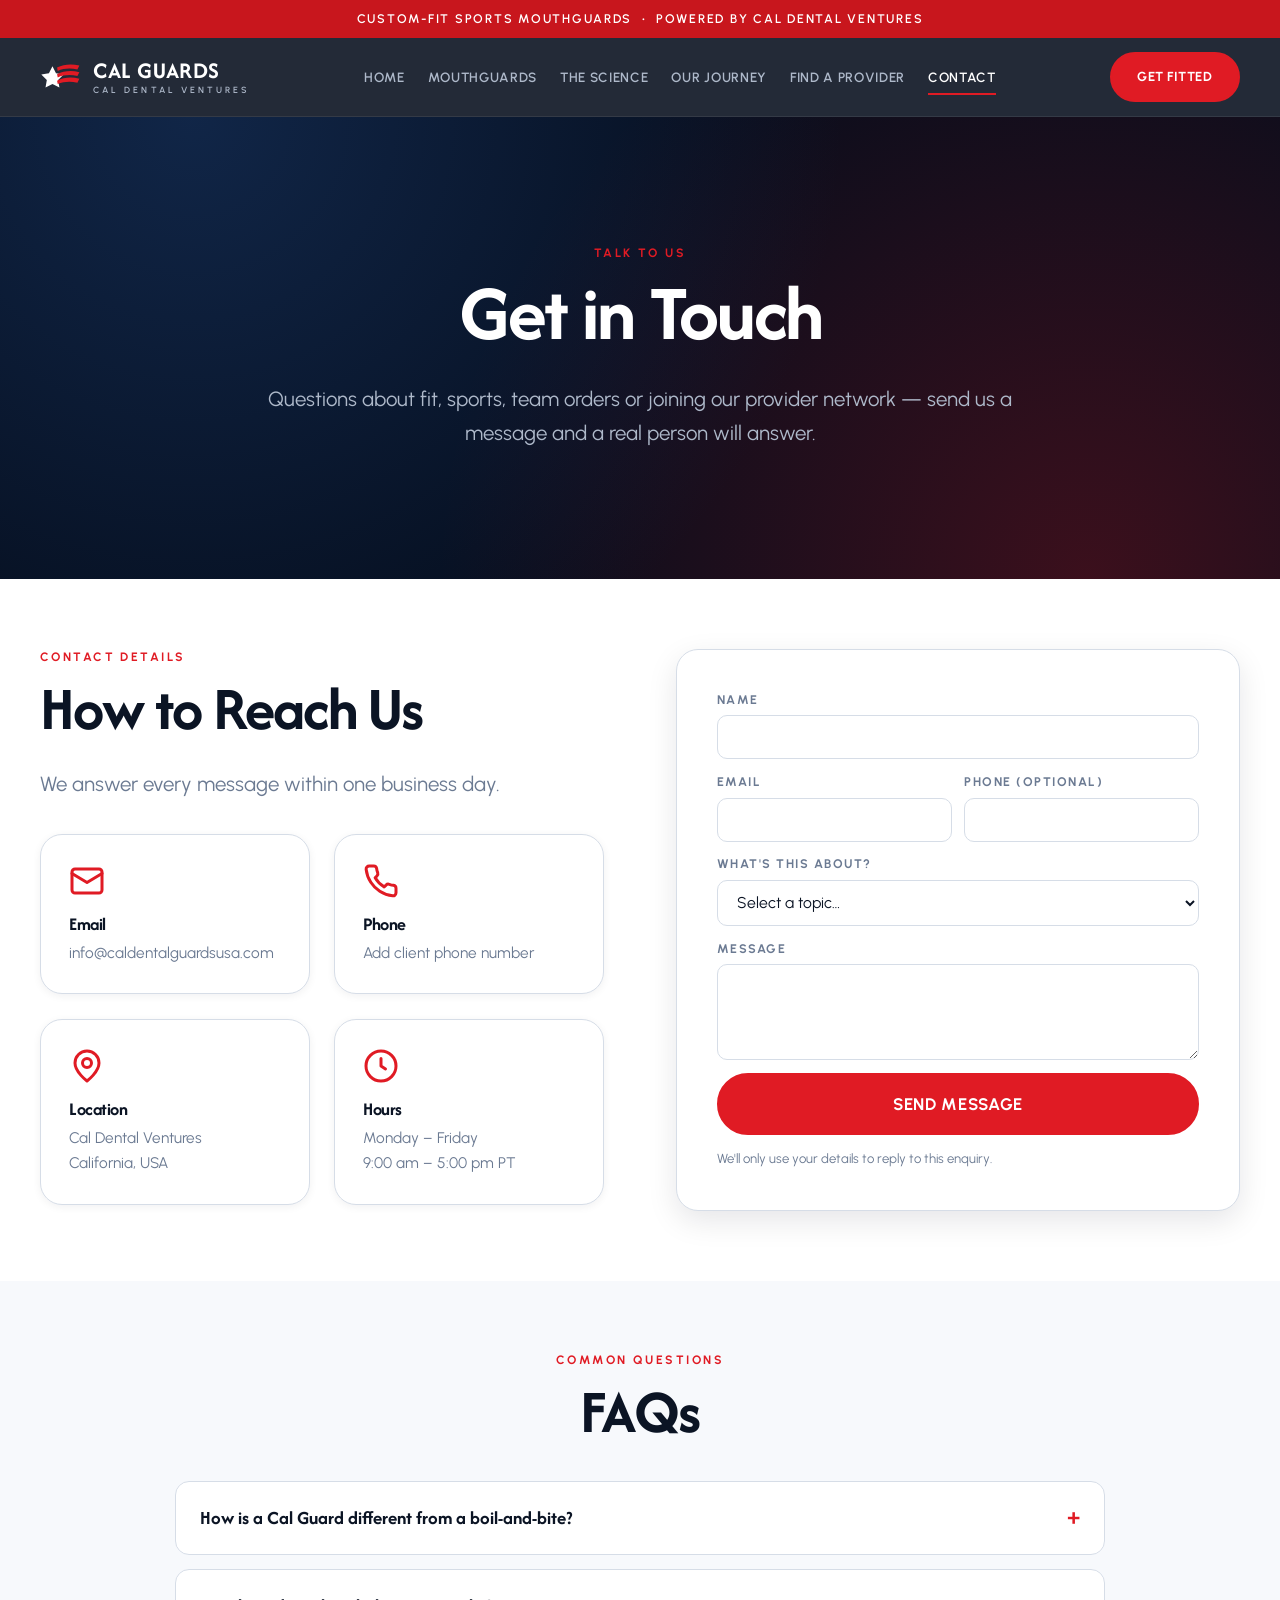
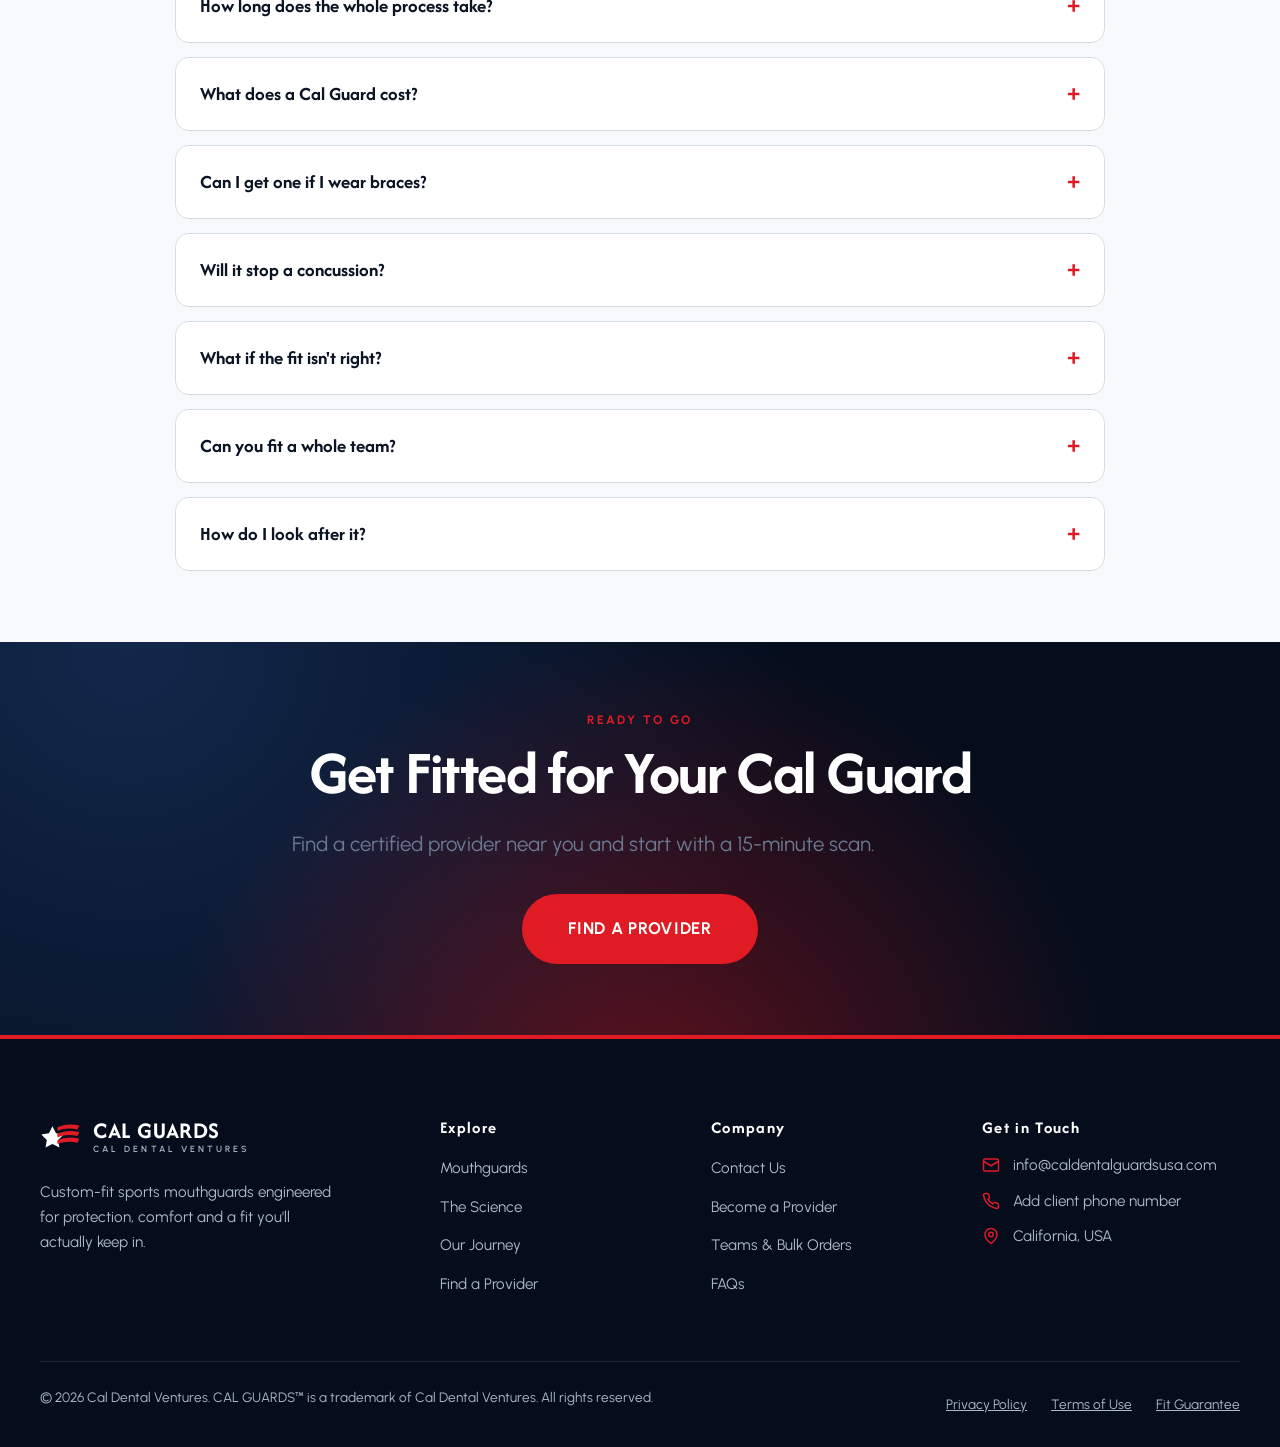
==== commit 01035914: "First Commit" ====
--- a/contact.html
+++ b/contact.html
@@ -57,7 +57,7 @@
 <!-- CONTACT -->
 <section class="section">
   <div class="wrap">
-    <div class="split">
+    <div class="split split--top">
       <div class="split__body reveal" data-reveal="right">
         <p class="eyebrow">Contact details</p>
         <h2>How to Reach Us</h2>
--- a/assets/css/style.css
+++ b/assets/css/style.css
@@ -40,10 +40,10 @@
   --label: "Afacad", "Urbanist", system-ui, sans-serif;
 
   /* Layout */
-  --wrap: 1200px;
-  --wrap-narrow: 820px;
+  --wrap: 1280px;
+  --wrap-narrow: 1010px;
   --gutter: clamp(1.25rem, 4vw, 2.5rem);
-  --section-y: clamp(4rem, 9vw, 8rem);
+  --section-y: clamp(2.75rem, 5.5vw, 5.25rem);
   --radius: 14px;
   --radius-lg: 22px;
 
@@ -78,24 +78,32 @@
 }
 
 img, svg, video { max-width: 100%; display: block; }
+
+/* width/height attributes are kept on <img> to reserve layout space and avoid
+   CLS, but they must not defeat the CSS aspect-ratio on sized slots — the
+   intrinsic height hint wins otherwise. Slots that need a fixed height set it
+   explicitly and override this. */
+img { height: auto; }
+
 a { color: inherit; }
 
-/* Afacad is geometric rather than condensed, so headings run wider than the
-   previous face: sizes are pulled back a notch and tracking tightened to keep
-   the same visual weight. */
+/* Headings run mixed-case, not uppercase. Afacad has real lowercase shapes
+   and ascender/descender rhythm — setting everything in caps flattens that
+   and is the single thing that makes a page read as machine-assembled.
+   Caps are reserved for small labels (.eyebrow, .card__label, buttons). */
 h1, h2, h3, h4 {
   font-family: var(--display);
   font-weight: 700;
-  line-height: .98;
-  letter-spacing: -.02em;
-  text-transform: uppercase;
+  line-height: 1.02;
+  letter-spacing: -.025em;
   margin: 0 0 .4em;
-}
-
-h1 { font-size: clamp(2.6rem, 7vw, 5.75rem); }
-h2 { font-size: clamp(2rem, 4.8vw, 3.75rem); }
-h3 { font-size: clamp(1.35rem, 2.4vw, 1.85rem); }
-h4 { font-size: clamp(1.05rem, 1.7vw, 1.3rem); letter-spacing: -.005em; }
+  text-wrap: balance;
+}
+
+h1 { font-size: clamp(2.75rem, 7.4vw, 6rem); line-height: .96; }
+h2 { font-size: clamp(2.1rem, 5vw, 3.9rem); line-height: .99; }
+h3 { font-size: clamp(1.4rem, 2.5vw, 1.95rem); }
+h4 { font-size: clamp(1.1rem, 1.7vw, 1.35rem); letter-spacing: -.012em; }
 
 p { margin: 0 0 1.1em; }
 p:last-child { margin-bottom: 0; }
@@ -121,7 +129,7 @@
 .wrap--narrow { max-width: var(--wrap-narrow); }
 
 .section { padding-block: var(--section-y); }
-.section--tight { padding-block: clamp(3rem, 6vw, 5rem); }
+.section--tight { padding-block: clamp(2rem, 4vw, 3.5rem); }
 
 .section--dark {
   background: var(--navy-900);
@@ -139,35 +147,16 @@
 /* --- Eyebrow + headings ------------------------------------------------- */
 /* Small section headings — Afacad, tracked out, with a short rule either
    side when centred */
+/* A quiet, small label — not a decorated banner. */
 .eyebrow {
-  font-family: var(--label);
-  font-size: .95rem;
-  font-weight: 700;
-  letter-spacing: .26em;
+  font-family: var(--body);
+  font-size: .76rem;
+  font-weight: 700;
+  letter-spacing: .2em;
   text-transform: uppercase;
   line-height: 1.3;
   color: var(--accent);
-  margin: 0 0 1rem;
-}
-
-.center .eyebrow,
-.page-hero .eyebrow,
-.cta .eyebrow {
-  display: flex;
-  align-items: center;
-  justify-content: center;
-  gap: .9rem;
-}
-
-.center .eyebrow::before, .center .eyebrow::after,
-.page-hero .eyebrow::before, .page-hero .eyebrow::after,
-.cta .eyebrow::before, .cta .eyebrow::after {
-  content: "";
-  width: clamp(18px, 4vw, 38px);
-  height: 2px;
-  background: currentColor;
-  opacity: .55;
-  flex-shrink: 0;
+  margin: 0 0 .85rem;
 }
 
 .section--dark .eyebrow { color: var(--red-400); }
@@ -175,13 +164,13 @@
 .lede {
   font-size: clamp(1.05rem, 1.6vw, 1.3rem);
   color: var(--text-muted);
-  max-width: 62ch;
+  max-width: 68ch;
 }
 
 .center .lede { margin-inline: auto; }
 .section--dark .lede { color: var(--slate-300); }
 
-.section-head { margin-bottom: clamp(2.5rem, 5vw, 4rem); }
+.section-head { margin-bottom: clamp(1.6rem, 3vw, 2.5rem); }
 
 /* Trademark mark — keeps "™" from reading as the letters TM inline */
 .tm {
@@ -304,6 +293,8 @@
 .page-hero .btn-row,
 .cta .btn-row,
 .callout .btn-row,
+.didyouknow .btn-row,
+.mission .btn-row,
 .btn-row--center {
   justify-content: center;
 }
@@ -611,8 +602,7 @@
   font-weight: 800;
   font-size: clamp(2.4rem, 6vw, 4.5rem);
   line-height: 1;
-  text-transform: uppercase;
-  max-width: 20ch;
+  max-width: 26ch;
   margin: 0 auto .9rem;
 }
 
@@ -635,7 +625,6 @@
   font-size: clamp(1.1rem, 2.2vw, 1.6rem);
   font-weight: 800;
   letter-spacing: .02em;
-  text-transform: uppercase;
   border-radius: 999px;
 }
 
@@ -703,7 +692,6 @@
   font-size: clamp(1.5rem, 2.6vw, 2rem);
   font-weight: 800;
   line-height: 1;
-  text-transform: uppercase;
   margin: 0 0 .35rem;
 }
 
@@ -781,7 +769,6 @@
   font-size: 1.15rem;
   font-weight: 700;
   line-height: 1.2;
-  text-transform: uppercase;
   color: var(--slate-700);
 }
 
@@ -852,6 +839,10 @@
 
 .split--reverse .split__media { order: 2; }
 
+/* Columns of very different heights (copy beside a tall form) top-align
+   instead of centring, which otherwise floats the short column awkwardly. */
+.split--top { align-items: start; }
+
 .split__media img {
   width: 100%;
   border-radius: var(--radius-lg);
@@ -889,7 +880,6 @@
   font-family: var(--display);
   font-size: 1.35rem;
   font-weight: 800;
-  text-transform: uppercase;
   color: #fff;
   margin: 0;
 }
@@ -1105,7 +1095,6 @@
   font-family: var(--display);
   font-size: 1.2rem;
   font-weight: 700;
-  text-transform: uppercase;
   cursor: pointer;
   list-style: none;
 }
@@ -1151,15 +1140,15 @@
 .cta h2 { color: #fff; }
 
 /* --- Contact form ------------------------------------------------------- */
-.form { display: grid; gap: 1.1rem; }
+.form { display: grid; gap: .8rem; }
 
 .form__row {
   display: grid;
   grid-template-columns: 1fr 1fr;
-  gap: 1.1rem;
-}
-
-.field { display: grid; gap: .45rem; text-align: left; }
+  gap: .8rem;
+}
+
+.field { display: grid; gap: .3rem; text-align: left; }
 
 .field label {
   font-size: .78rem;
@@ -1176,9 +1165,9 @@
 .field select,
 .field textarea {
   width: 100%;
-  padding: .9rem 1.1rem;
+  padding: .72rem .95rem;
   font-family: var(--body);
-  font-size: 1rem;
+  font-size: .98rem;
   color: var(--text);
   background: #fff;
   border: 1px solid var(--border);
@@ -1186,7 +1175,7 @@
   transition: border-color .2s var(--ease), box-shadow .2s var(--ease);
 }
 
-.field textarea { min-height: 140px; resize: vertical; }
+.field textarea { min-height: 96px; resize: vertical; }
 
 .field input:focus,
 .field select:focus,
@@ -1588,40 +1577,27 @@
    rendered in the Cal Dental Ventures palette.
    ========================================================================== */
 
-/* --- Asset placeholders -------------------------------------------------
-   Correctly-sized, clearly-labelled stand-ins for photography the client
-   still owes us. Swap the .ph element for an <img> — no layout change.
-   ---------------------------------------------------------------------- */
-.ph {
-  display: grid;
-  place-items: center;
-  gap: .5rem;
-  padding: 2rem 1.5rem;
-  background: repeating-linear-gradient(45deg, #e8edf4 0 14px, #dfe6f0 14px 28px);
-  border: 2px dashed #b9c4d4;
+/* --- Image slots -------------------------------------------------------- */
+.embed-grid img {
+  width: 100%;
+  aspect-ratio: 1 / 1;
+  object-fit: cover;
   border-radius: var(--radius);
-  color: var(--slate-500);
-  font-family: var(--body);
-  font-size: .72rem;
-  font-weight: 800;
-  letter-spacing: .18em;
-  text-transform: uppercase;
-  text-align: center;
-  line-height: 1.6;
-}
-
-.ph span { display: block; font-size: .66rem; letter-spacing: .1em; opacity: .75; }
-
-.ph--dark {
-  background: repeating-linear-gradient(45deg, #0f1c33 0 14px, #0b1627 14px 28px);
-  border-color: rgba(255, 255, 255, .22);
-  color: var(--slate-300);
-}
-
-.ph--portrait { aspect-ratio: 3 / 4; }
-.ph--square   { aspect-ratio: 1 / 1; }
-.ph--wide     { aspect-ratio: 16 / 10; }
-.ph--reel     { aspect-ratio: 9 / 14; }
+  box-shadow: var(--shadow-sm);
+  transition: transform .5s var(--ease), box-shadow .4s var(--ease);
+}
+
+.embed-grid img:hover {
+  transform: translateY(-4px) scale(1.015);
+  box-shadow: var(--shadow-md);
+}
+
+/* Product renders sit on their own light ground — show them whole rather
+   than cropping to a fixed ratio. */
+.diagram__media img {
+  width: 100%;
+  height: auto;
+}
 
 /* --- Full-bleed accent strip -------------------------------------------- */
 .strip {
@@ -1634,7 +1610,6 @@
   font-weight: 700;
   line-height: 1.1;
   letter-spacing: -.01em;
-  text-transform: uppercase;
 }
 
 /* --- Two-panel feature split (light panel / dark panel) ----------------- */
@@ -1690,12 +1665,10 @@
 
 .quote-band__media { position: relative; min-height: 420px; }
 
-.quote-band__media img,
-.quote-band__media .ph {
+.quote-band__media img {
   width: 100%;
   height: 100%;
   object-fit: cover;
-  border-radius: 0;
 }
 
 .quote-band__body {
@@ -1729,7 +1702,6 @@
   font-family: var(--display);
   font-size: 1.35rem;
   font-weight: 700;
-  text-transform: uppercase;
   color: #fff;
   margin: 0;
 }
@@ -1840,9 +1812,8 @@
   font-weight: 700;
   line-height: 1.15;
   letter-spacing: -.015em;
-  text-transform: uppercase;
-  max-width: 24ch;
-  margin: 0 auto 2rem;
+  max-width: 32ch;
+  margin: 0 auto 1.75rem;
 }
 
 .mission__tag {
@@ -1872,42 +1843,11 @@
   font-weight: 700;
   line-height: 1.15;
   letter-spacing: -.015em;
-  text-transform: uppercase;
-  max-width: 26ch;
-  margin: 0 auto 1.75rem;
+  max-width: 34ch;
+  margin: 0 auto 1.5rem;
 }
 
 .didyouknow__fact b { color: var(--red-400); }
-
-/* --- Footer contact form -------------------------------------------------- */
-.footer-form {
-  padding: clamp(1.5rem, 3vw, 2rem);
-  background: rgba(255, 255, 255, .05);
-  border: 1px solid rgba(255, 255, 255, .12);
-  border-radius: var(--radius);
-}
-
-.footer-form .field input,
-.footer-form .field textarea {
-  background: rgba(255, 255, 255, .07);
-  border-color: rgba(255, 255, 255, .18);
-  color: #fff;
-  padding: .7rem .9rem;
-  font-size: .92rem;
-}
-
-.footer-form .field textarea { min-height: 92px; }
-
-.footer-form .field input::placeholder,
-.footer-form .field textarea::placeholder { color: var(--slate-500); }
-
-.footer-form .field label {
-  font-size: .68rem;
-  letter-spacing: .14em;
-  color: var(--slate-300);
-}
-
-.footer-form .btn { padding: .8rem 1.4rem; font-size: .82rem; }
 
 /* --- Responsive for the above -------------------------------------------- */
 @media (max-width: 900px) {
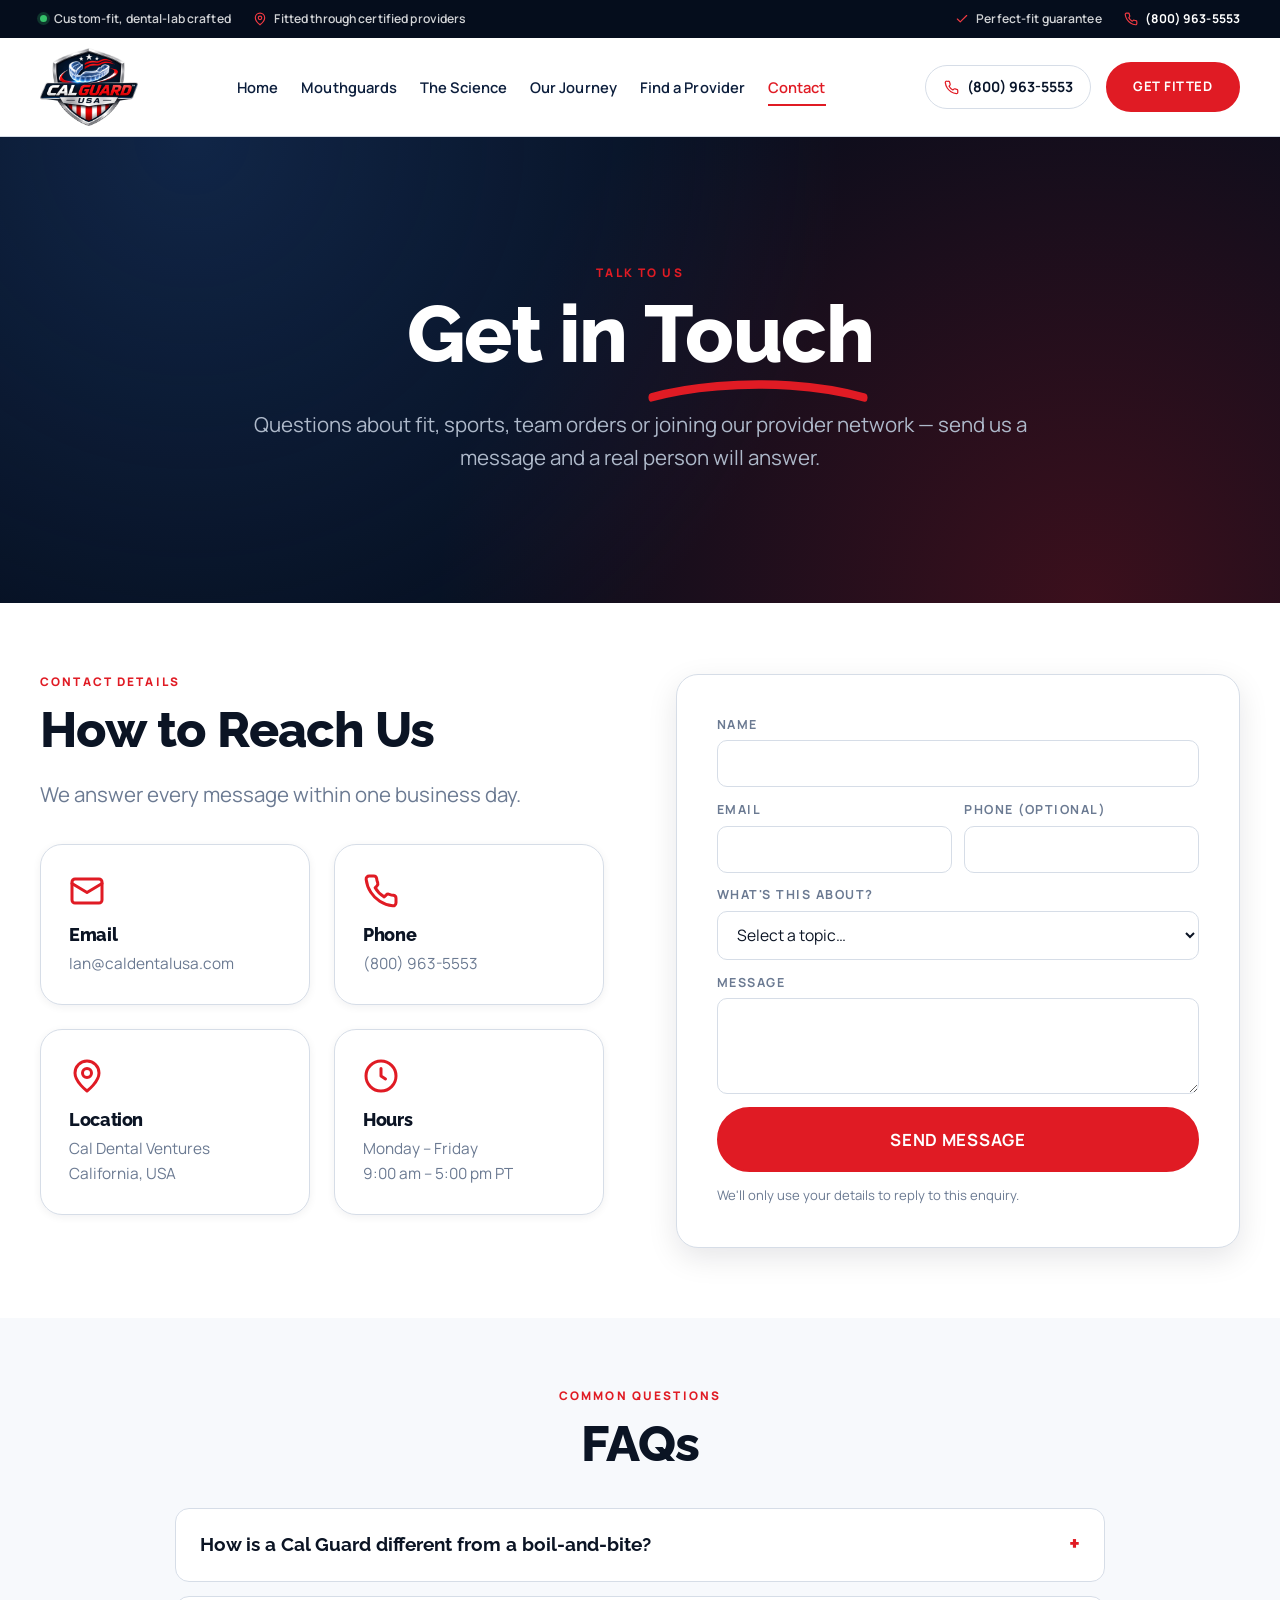
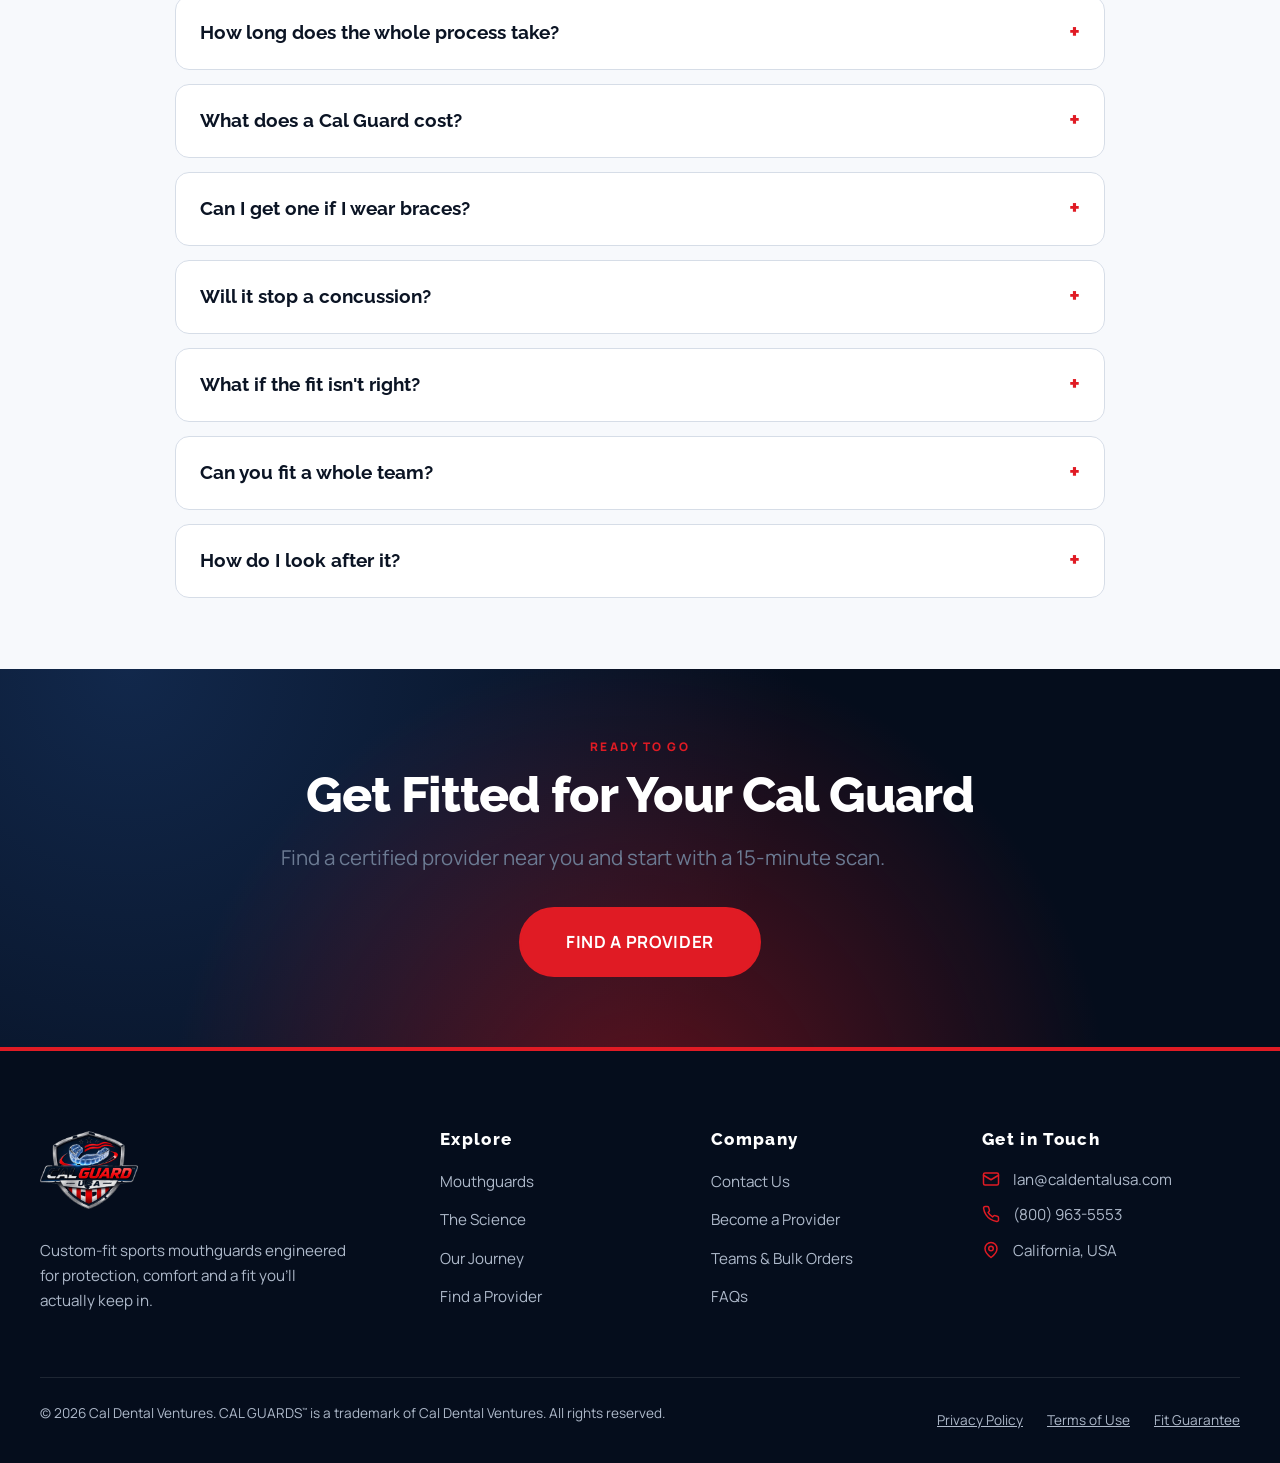
==== commit b73ec073: "First Commit" ====
--- a/contact.html
+++ b/contact.html
@@ -8,26 +8,28 @@
 <link rel="canonical" href="https://caldentalguardsusa.com/contact.html">
 <link rel="preconnect" href="https://fonts.googleapis.com">
 <link rel="preconnect" href="https://fonts.gstatic.com" crossorigin>
-<link href="https://fonts.googleapis.com/css2?family=Afacad:ital,wght@0,400..700;1,400..700&family=Urbanist:ital,wght@0,100..900;1,100..900&display=swap" rel="stylesheet">
+<link href="https://fonts.googleapis.com/css2?family=Raleway:ital,wght@0,400..900;1,400..900&family=Manrope:wght@200..800&display=swap" rel="stylesheet">
 <link rel="stylesheet" href="assets/css/style.css">
 </head>
 <body>
 
-<div class="topbar">Custom-fit sports mouthguards &nbsp;•&nbsp; Powered by Cal Dental Ventures</div>
+<div class="topbar">
+  <div class="wrap topbar__inner">
+    <ul class="topbar__chips">
+      <li><span class="dot"></span>Custom-fit, dental-lab crafted</li>
+      <li><svg viewBox="0 0 24 24" fill="none" stroke="currentColor" stroke-width="2" stroke-linecap="round" stroke-linejoin="round" aria-hidden="true"><path d="M20 10c0 6-8 12-8 12s-8-6-8-12a8 8 0 0 1 16 0Z"/><circle cx="12" cy="10" r="3"/></svg>Fitted through certified providers</li>
+    </ul>
+    <ul class="topbar__chips topbar__chips--right">
+      <li><svg viewBox="0 0 24 24" fill="none" stroke="currentColor" stroke-width="2" stroke-linecap="round" stroke-linejoin="round" aria-hidden="true"><path d="M20 6 9 17l-5-5"/></svg>Perfect-fit guarantee</li>
+      <li><a href="tel:+18009635553"><svg viewBox="0 0 24 24" fill="none" stroke="currentColor" stroke-width="2" stroke-linecap="round" stroke-linejoin="round" aria-hidden="true"><path d="M22 16.9v3a2 2 0 0 1-2.2 2 19.8 19.8 0 0 1-8.6-3.1 19.5 19.5 0 0 1-6-6A19.8 19.8 0 0 1 2.1 4.2 2 2 0 0 1 4.1 2h3a2 2 0 0 1 2 1.7c.1 1 .4 1.9.7 2.8a2 2 0 0 1-.5 2.1L8.1 9.9a16 16 0 0 0 6 6l1.3-1.2a2 2 0 0 1 2.1-.5c.9.3 1.8.6 2.8.7a2 2 0 0 1 1.7 2Z"/></svg>(800) 963-5553</a></li>
+    </ul>
+  </div>
+</div>
 
 <header class="site-header">
   <div class="wrap nav">
-    <a class="logo" href="index.html" aria-label="Cal Guards home">
-      <svg class="logo__mark" viewBox="0 0 64 48" fill="none" aria-hidden="true">
-        <path d="M14 6 19.4 16.6 31 18.4 22.6 26.8 24.6 38.4 14 33 3.4 38.4 5.4 26.8 -3 18.4 8.6 16.6Z" transform="translate(5,2)" fill="#ffffff"/>
-        <path d="M26 10c10-5 22-6 34-3l-3 6c-11-2.6-21-1.8-30 2.2Z" fill="#e01b24"/>
-        <path d="M26 20c10-5 22-6 34-3l-3 6c-11-2.6-21-1.8-30 2.2Z" fill="#e01b24"/>
-        <path d="M26 30c10-5 22-6 34-3l-3 6c-11-2.6-21-1.8-30 2.2Z" fill="#e01b24"/>
-      </svg>
-      <span class="logo__text">
-        <span class="logo__name">Cal Guards</span>
-        <span class="logo__sub">Cal Dental Ventures</span>
-      </span>
+    <a class="logo" href="index.html" aria-label="Cal Guard USA home">
+      <img class="logo__img" src="assets/img/logo-mark.png" alt="Cal Guard USA" width="300" height="240">
     </a>
     <button class="nav__toggle" aria-expanded="false" aria-controls="primary-nav" aria-label="Toggle menu">
       <span></span><span></span><span></span>
@@ -40,7 +42,13 @@
       <a href="providers.html">Find a Provider</a>
       <a href="contact.html" aria-current="page">Contact</a>
     </nav>
-    <div class="nav__cta"><a class="btn" href="providers.html">Get Fitted</a></div>
+    <div class="nav__cta">
+      <a class="nav__phone" href="tel:+18009635553">
+        <svg viewBox="0 0 24 24" fill="none" stroke="currentColor" stroke-width="2" stroke-linecap="round" stroke-linejoin="round" aria-hidden="true"><path d="M22 16.9v3a2 2 0 0 1-2.2 2 19.8 19.8 0 0 1-8.6-3.1 19.5 19.5 0 0 1-6-6A19.8 19.8 0 0 1 2.1 4.2 2 2 0 0 1 4.1 2h3a2 2 0 0 1 2 1.7c.1 1 .4 1.9.7 2.8a2 2 0 0 1-.5 2.1L8.1 9.9a16 16 0 0 0 6 6l1.3-1.2a2 2 0 0 1 2.1-.5c.9.3 1.8.6 2.8.7a2 2 0 0 1 1.7 2Z"/></svg>
+        (800) 963-5553
+      </a>
+      <a class="btn" href="providers.html">Get Fitted</a>
+    </div>
   </div>
 </header>
 
@@ -49,7 +57,7 @@
 <section class="page-hero">
   <div class="wrap wrap--narrow">
     <p class="eyebrow">Talk to us</p>
-    <h1>Get in Touch</h1>
+    <h1>Get in <span class="uline">Touch</span></h1>
     <p class="lede">Questions about fit, sports, team orders or joining our provider network — send us a message and a real person will answer.</p>
   </div>
 </section>
@@ -67,12 +75,12 @@
           <div class="info">
             <svg class="info__icon" viewBox="0 0 24 24" fill="none" stroke="currentColor" stroke-width="2" stroke-linecap="round" stroke-linejoin="round" aria-hidden="true"><rect x="2" y="4" width="20" height="16" rx="2"/><path d="m22 7-10 6L2 7"/></svg>
             <h3>Email</h3>
-            <p><a href="mailto:info@caldentalguardsusa.com">info@caldentalguardsusa.com</a></p>
+            <p><a href="mailto:Ian@caldentalusa.com">Ian@caldentalusa.com</a></p>
           </div>
           <div class="info">
             <svg class="info__icon" viewBox="0 0 24 24" fill="none" stroke="currentColor" stroke-width="2" stroke-linecap="round" stroke-linejoin="round" aria-hidden="true"><path d="M22 16.9v3a2 2 0 0 1-2.2 2 19.8 19.8 0 0 1-8.6-3.1 19.5 19.5 0 0 1-6-6A19.8 19.8 0 0 1 2.1 4.2 2 2 0 0 1 4.1 2h3a2 2 0 0 1 2 1.7c.1 1 .4 1.9.7 2.8a2 2 0 0 1-.5 2.1L8.1 9.9a16 16 0 0 0 6 6l1.3-1.2a2 2 0 0 1 2.1-.5c.9.3 1.8.6 2.8.7a2 2 0 0 1 1.7 2Z"/></svg>
             <h3>Phone</h3>
-            <p><a href="tel:+10000000000">Add client phone number</a></p>
+            <p><a href="tel:+18009635553">(800) 963-5553</a></p>
           </div>
           <div class="info">
             <svg class="info__icon" viewBox="0 0 24 24" fill="none" stroke="currentColor" stroke-width="2" stroke-linecap="round" stroke-linejoin="round" aria-hidden="true"><path d="M20 10c0 6-8 12-8 12s-8-6-8-12a8 8 0 0 1 16 0Z"/><circle cx="12" cy="10" r="3"/></svg>
@@ -220,18 +228,9 @@
   <div class="wrap">
     <div class="footer__grid footer">
       <div class="footer__about">
-        <a class="logo" href="index.html" aria-label="Cal Guards home">
-          <svg class="logo__mark" viewBox="0 0 64 48" fill="none" aria-hidden="true">
-            <path d="M14 6 19.4 16.6 31 18.4 22.6 26.8 24.6 38.4 14 33 3.4 38.4 5.4 26.8 -3 18.4 8.6 16.6Z" transform="translate(5,2)" fill="#ffffff"/>
-            <path d="M26 10c10-5 22-6 34-3l-3 6c-11-2.6-21-1.8-30 2.2Z" fill="#e01b24"/>
-            <path d="M26 20c10-5 22-6 34-3l-3 6c-11-2.6-21-1.8-30 2.2Z" fill="#e01b24"/>
-            <path d="M26 30c10-5 22-6 34-3l-3 6c-11-2.6-21-1.8-30 2.2Z" fill="#e01b24"/>
-          </svg>
-          <span class="logo__text">
-            <span class="logo__name">Cal Guards</span>
-            <span class="logo__sub">Cal Dental Ventures</span>
-          </span>
-        </a>
+        <a class="logo" href="index.html" aria-label="Cal Guard USA home">
+      <img class="logo__img" src="assets/img/logo-mark.png" alt="Cal Guard USA" width="300" height="240">
+    </a>
         <p>Custom-fit sports mouthguards engineered for protection, comfort and a fit you'll actually keep in.</p>
       </div>
       <div>
@@ -257,11 +256,11 @@
         <ul class="footer__contact">
           <li>
             <svg viewBox="0 0 24 24" fill="none" stroke="currentColor" stroke-width="2" stroke-linecap="round" stroke-linejoin="round" aria-hidden="true"><rect x="2" y="4" width="20" height="16" rx="2"/><path d="m22 7-10 6L2 7"/></svg>
-            <a href="mailto:info@caldentalguardsusa.com">info@caldentalguardsusa.com</a>
+            <a href="mailto:Ian@caldentalusa.com">Ian@caldentalusa.com</a>
           </li>
           <li>
             <svg viewBox="0 0 24 24" fill="none" stroke="currentColor" stroke-width="2" stroke-linecap="round" stroke-linejoin="round" aria-hidden="true"><path d="M22 16.9v3a2 2 0 0 1-2.2 2 19.8 19.8 0 0 1-8.6-3.1 19.5 19.5 0 0 1-6-6A19.8 19.8 0 0 1 2.1 4.2 2 2 0 0 1 4.1 2h3a2 2 0 0 1 2 1.7c.1 1 .4 1.9.7 2.8a2 2 0 0 1-.5 2.1L8.1 9.9a16 16 0 0 0 6 6l1.3-1.2a2 2 0 0 1 2.1-.5c.9.3 1.8.6 2.8.7a2 2 0 0 1 1.7 2Z"/></svg>
-            <a href="tel:+10000000000">Add client phone number</a>
+            <a href="tel:+18009635553">(800) 963-5553</a>
           </li>
           <li>
             <svg viewBox="0 0 24 24" fill="none" stroke="currentColor" stroke-width="2" stroke-linecap="round" stroke-linejoin="round" aria-hidden="true"><path d="M20 10c0 6-8 12-8 12s-8-6-8-12a8 8 0 0 1 16 0Z"/><circle cx="12" cy="10" r="3"/></svg>
--- a/assets/css/style.css
+++ b/assets/css/style.css
@@ -35,9 +35,9 @@
   --accent:        var(--red-500);
 
   /* Type */
-  --display: "Afacad", "Barlow Condensed", system-ui, sans-serif;
-  --body: "Urbanist", system-ui, -apple-system, "Segoe UI", Roboto, sans-serif;
-  --label: "Afacad", "Urbanist", system-ui, sans-serif;
+  --display: "Raleway", system-ui, -apple-system, "Segoe UI", sans-serif;
+  --body: "Manrope", system-ui, -apple-system, "Segoe UI", Roboto, sans-serif;
+  --label: "Manrope", system-ui, sans-serif;
 
   /* Layout */
   --wrap: 1280px;
@@ -93,16 +93,16 @@
    Caps are reserved for small labels (.eyebrow, .card__label, buttons). */
 h1, h2, h3, h4 {
   font-family: var(--display);
-  font-weight: 700;
-  line-height: 1.02;
-  letter-spacing: -.025em;
+  font-weight: 800;
+  line-height: 1.05;
+  letter-spacing: -.02em;
   margin: 0 0 .4em;
   text-wrap: balance;
 }
 
-h1 { font-size: clamp(2.75rem, 7.4vw, 6rem); line-height: .96; }
-h2 { font-size: clamp(2.1rem, 5vw, 3.9rem); line-height: .99; }
-h3 { font-size: clamp(1.4rem, 2.5vw, 1.95rem); }
+h1 { font-size: clamp(2.4rem, 6.2vw, 4.9rem); line-height: 1.02; font-weight: 800; }
+h2 { font-size: clamp(1.9rem, 4.1vw, 3.1rem); line-height: 1.07; }
+h3 { font-size: clamp(1.25rem, 2.1vw, 1.6rem); }
 h4 { font-size: clamp(1.1rem, 1.7vw, 1.35rem); letter-spacing: -.012em; }
 
 p { margin: 0 0 1.1em; }
@@ -360,9 +360,9 @@
 
 .logo__sub {
   font-family: var(--body);
-  font-size: .56rem;
+  font-size: .64rem;
   font-weight: 600;
-  letter-spacing: .34em;
+  letter-spacing: .28em;
   text-transform: uppercase;
   color: var(--slate-300);
   margin-top: .22rem;
@@ -1530,23 +1530,51 @@
   .guarantee { grid-template-columns: 1fr; text-align: center; justify-items: center; }
 }
 
+@media (max-width: 1024px) {
+  /* On a narrow viewport a 42px horizontal slide pushes content outside the
+     viewport (clipped by overflow-x) and reads as a glitch rather than a
+     reveal. Collapse the directional variants to a plain fade-up. */
+  .reveal[data-reveal="left"],
+  .reveal[data-reveal="right"],
+  .reveal[data-reveal="scale"] {
+    transform: translateY(26px);
+  }
+}
+
 @media (max-width: 700px) {
   /* The strip's own 2.4:1 ratio would shrink the guards to nothing on a
      phone, so crop the sides instead and hold a usable height. */
   .hero { min-height: auto; }
 
+  /* Full-bleed cover on a phone rather than a bottom strip. A fixed height
+     here would fight the inherited `inset: 0` — top wins over bottom, which
+     anchored the image to the top of the hero and ran the brand swoosh
+     straight through the subheading. */
   .hero__media {
+    inset: 0;
     aspect-ratio: auto;
-    height: clamp(200px, 34vh, 300px);
+    height: auto;
   }
 
-  .hero__media img { object-position: center 60%; }
-
-  .hero__inner { padding-block: clamp(2.5rem, 9vw, 4rem) clamp(11rem, 36vw, 15rem); }
+  .hero__media img { object-position: center 58%; }
+
+  .hero__media::after {
+    background:
+      radial-gradient(ellipse at 50% 42%, rgba(5, 13, 28, .46) 0%, rgba(5, 13, 28, .84) 74%),
+      linear-gradient(180deg, rgba(5, 13, 28, .9) 0%, rgba(5, 13, 28, .5) 44%, rgba(5, 13, 28, .88) 100%);
+  }
+
+  .hero__inner { padding-block: clamp(3.5rem, 12vw, 5.5rem); }
 }
 
 @media (max-width: 600px) {
   body { font-size: 16px; }
+
+  /* "Get Fitted Near You" + pin icon wraps to two lines on a 360px device
+     at the desktop large-button size. */
+  .btn--lg { padding: 1rem 1.25rem; font-size: .9rem; }
+  .btn { padding: .9rem 1.25rem; }
+
   .form__row { grid-template-columns: 1fr; }
   .footer__grid { grid-template-columns: 1fr; }
   .footer__bottom { flex-direction: column; text-align: center; }
@@ -1764,7 +1792,7 @@
 }
 
 .logo-row div:hover { opacity: 1; color: var(--navy-700); }
-.logo-row small { display: block; font-size: .54rem; letter-spacing: .06em; font-weight: 600; white-space: nowrap; }
+.logo-row small { display: block; font-size: .64rem; letter-spacing: .04em; font-weight: 600; white-space: nowrap; }
 
 /* --- Product callout diagram -------------------------------------------- */
 .diagram {
@@ -1867,3 +1895,349 @@
   .diagram__icon svg { width: 22px; height: 22px; }
   .logo-row div { font-size: .92rem; padding: .55rem .85rem; }
 }
+
+/* ==========================================================================
+   MOBILE TYPE FLOOR
+   Must live at the end of the file: the reference-layout components above are
+   appended after the main media queries, so a rule placed inside an earlier
+   @media block loses to them on source order.
+   ========================================================================== */
+@media (max-width: 900px) {
+  .logo__sub      { font-size: .7rem; letter-spacing: .2em; }
+  .logo-row small { font-size: .7rem; letter-spacing: .04em; white-space: normal; }
+  .card__flag     { font-size: .74rem; }
+  .ph             { font-size: .74rem; }
+}
+
+/* The header CTA duplicates the "Get Fitted Near You" nav link. Between the
+   nav-collapse breakpoint (900px) and ~1080px the logo + five links + button
+   no longer fit on one line and the button overhangs the viewport, so drop it
+   first and let the nav link carry the action. */
+@media (max-width: 1080px) {
+  .nav__cta { display: none; }
+}
+
+/* The journey timeline drops 5 -> 2 columns at 1024px but had no further
+   fallback; two columns plus the gap overflow a 320px device. */
+@media (max-width: 560px) {
+  .timeline { grid-template-columns: 1fr; }
+  .timeline .tl--now { grid-column: auto; }
+}
+
+/* ==========================================================================
+   BRAND REFRESH
+   Design devices taken from the client's own caldentalusa.com, which they
+   hold up as the look they want: navy utility bar over a WHITE header, the
+   badge logo, red hand-drawn underline on headings, oversized red step
+   numerals, outline pill tags, and a navy pull-quote card.
+   Loads after everything above, so these win on source order.
+   ========================================================================== */
+
+/* --- Utility bar -------------------------------------------------------- */
+.topbar {
+  background: var(--navy-900);
+  color: #fff;
+  padding: 0;
+  text-align: left;
+  font-size: .76rem;
+  letter-spacing: .01em;
+  text-transform: none;
+  font-weight: 600;
+}
+
+.topbar__inner {
+  display: flex;
+  align-items: center;
+  justify-content: space-between;
+  gap: 1rem;
+  min-height: 38px;
+  flex-wrap: wrap;
+}
+
+.topbar__chips {
+  display: flex;
+  align-items: center;
+  gap: 1.4rem;
+  flex-wrap: wrap;
+}
+
+.topbar__chips li {
+  display: inline-flex;
+  align-items: center;
+  gap: .45rem;
+  color: rgba(255, 255, 255, .82);
+  white-space: nowrap;
+}
+
+.topbar__chips svg { width: 14px; height: 14px; color: var(--red-400); flex-shrink: 0; }
+
+.topbar__chips a {
+  display: inline-flex;
+  align-items: center;
+  gap: .45rem;
+  text-decoration: none;
+  font-weight: 700;
+  color: #fff;
+  transition: color .2s var(--ease);
+}
+.topbar__chips a:hover { color: var(--red-400); }
+
+.topbar .dot {
+  width: 7px; height: 7px; border-radius: 50%;
+  background: #35c26a; flex-shrink: 0;
+  box-shadow: 0 0 0 3px rgba(53, 194, 106, .22);
+}
+
+/* --- White header ------------------------------------------------------- */
+.site-header {
+  background: rgba(255, 255, 255, .94);
+  border-bottom: 1px solid var(--slate-200);
+  box-shadow: 0 1px 0 rgba(5, 13, 28, .04);
+}
+
+.site-header.is-stuck {
+  background: rgba(255, 255, 255, .985);
+  box-shadow: 0 6px 24px rgba(5, 13, 28, .09);
+}
+
+/* The badge is a tall shield, not a horizontal wordmark — it needs real
+   height before "CAL GUARD USA" is legible. */
+.nav { min-height: 98px; }
+
+.logo__img {
+  height: clamp(54px, 6.4vw, 78px);
+  width: auto;
+}
+
+.nav__links a {
+  color: var(--navy-700);
+  font-family: var(--body);
+  font-size: .92rem;
+  font-weight: 600;
+  letter-spacing: .005em;
+  text-transform: none;
+}
+
+.nav__links a:hover,
+.nav__links a[aria-current="page"] { color: var(--red-500); }
+.nav__links a::after { background: var(--red-500); }
+
+.nav__cta { display: flex; align-items: center; gap: .9rem; }
+
+.nav__phone {
+  display: inline-flex;
+  align-items: center;
+  gap: .5rem;
+  padding: .6rem 1.1rem;
+  border: 1px solid var(--slate-200);
+  border-radius: 999px;
+  font-size: .88rem;
+  font-weight: 700;
+  color: var(--navy-800);
+  text-decoration: none;
+  white-space: nowrap;
+  transition: border-color .25s var(--ease), color .25s var(--ease), box-shadow .25s var(--ease);
+}
+
+.nav__phone svg { width: 15px; height: 15px; color: var(--red-500); }
+.nav__phone:hover {
+  border-color: var(--red-500);
+  color: var(--red-600);
+  box-shadow: 0 6px 18px rgba(224, 27, 36, .14);
+}
+
+.nav__toggle { border-color: var(--slate-300); }
+.nav__toggle span { background: var(--navy-800); }
+
+/* Mobile drawer now sits on white */
+@media (max-width: 900px) {
+  .nav__links {
+    background: rgba(255, 255, 255, .985);
+    border-bottom: 1px solid var(--slate-200);
+    box-shadow: 0 18px 40px rgba(5, 13, 28, .12);
+  }
+  .nav__links a { border-bottom: 1px solid var(--slate-100); font-size: 1rem; }
+}
+
+/* --- Hand-drawn underline on headings ----------------------------------- */
+/* The single most recognisable device on the client's own site. */
+.uline { position: relative; display: inline-block; }
+
+.uline::after {
+  content: "";
+  position: absolute;
+  left: 2%;
+  right: 2%;
+  bottom: -.34em;
+  height: .28em;
+  background: no-repeat center/100% 100%
+    url("data:image/svg+xml,%3Csvg xmlns='http://www.w3.org/2000/svg' viewBox='0 0 200 14' preserveAspectRatio='none'%3E%3Cpath d='M3 10.5C38 4 86 1.6 129 3.4c24 1 47 3.4 68 7.2' fill='none' stroke='%23e01b24' stroke-width='5' stroke-linecap='round'/%3E%3C/svg%3E");
+  pointer-events: none;
+}
+
+.section--dark .uline::after,
+.cta .uline::after,
+.quote-band .uline::after {
+  filter: brightness(1.25);
+}
+
+/* --- Eyebrow: match their small red label ------------------------------- */
+.eyebrow {
+  font-family: var(--body);
+  font-size: .74rem;
+  font-weight: 800;
+  letter-spacing: .18em;
+}
+
+/* --- Steps: oversized red numerals -------------------------------------- */
+.step__num {
+  width: auto;
+  height: auto;
+  background: none;
+  box-shadow: none;
+  border-radius: 0;
+  display: block;
+  font-family: var(--display);
+  font-size: clamp(2.6rem, 5vw, 3.6rem);
+  font-weight: 800;
+  line-height: 1;
+  color: var(--red-500);
+  margin-bottom: .6rem;
+  letter-spacing: -.03em;
+}
+
+.step:not(:last-child)::after { top: 22px; left: 64px; }
+.reveal.is-visible .step__num { animation: none; }
+
+/* --- Outline pill tags --------------------------------------------------- */
+.tags { display: flex; flex-wrap: wrap; gap: .6rem; }
+
+.tags li {
+  padding: .5rem 1.1rem;
+  border: 1px solid var(--slate-200);
+  border-radius: 999px;
+  background: #fff;
+  font-size: .85rem;
+  font-weight: 600;
+  color: var(--navy-700);
+  transition: border-color .25s var(--ease), color .25s var(--ease), transform .25s var(--ease);
+}
+
+.tags li:hover {
+  border-color: var(--red-500);
+  color: var(--red-600);
+  transform: translateY(-2px);
+}
+
+.section--dark .tags li {
+  background: rgba(255, 255, 255, .06);
+  border-color: rgba(255, 255, 255, .18);
+  color: var(--slate-200);
+}
+
+/* --- Navy pull-quote card ------------------------------------------------ */
+.pullquote {
+  position: relative;
+  padding: clamp(1.75rem, 4vw, 2.75rem) clamp(1.5rem, 3.5vw, 2.5rem);
+  background: var(--navy-900);
+  border-left: 5px solid var(--red-500);
+  border-radius: var(--radius);
+  color: #fff;
+  box-shadow: var(--shadow-md);
+}
+
+.pullquote::before {
+  content: "\C";
+  position: absolute;
+  top: -.1em;
+  right: .4rem;
+  font-family: var(--display);
+  font-size: 5rem;
+  font-weight: 800;
+  line-height: 1;
+  color: var(--red-500);
+  opacity: .9;
+}
+
+.pullquote p {
+  position: relative;
+  font-family: var(--display);
+  font-size: clamp(1.1rem, 1.9vw, 1.5rem);
+  font-weight: 600;
+  font-style: italic;
+  line-height: 1.45;
+  color: #fff;
+  margin: 0;
+}
+
+.pullquote cite {
+  display: block;
+  margin-top: 1.1rem;
+  font-family: var(--body);
+  font-size: .78rem;
+  font-weight: 700;
+  font-style: normal;
+  letter-spacing: .16em;
+  text-transform: uppercase;
+  color: var(--red-400);
+}
+
+/* --- Underlined text link (their secondary CTA) -------------------------- */
+.tlink {
+  display: inline-block;
+  padding-bottom: .35rem;
+  border-bottom: 2px solid var(--red-500);
+  font-family: var(--body);
+  font-size: .82rem;
+  font-weight: 800;
+  letter-spacing: .14em;
+  text-transform: uppercase;
+  text-decoration: none;
+  color: inherit;
+  transition: color .25s var(--ease), border-color .25s var(--ease), gap .25s var(--ease);
+}
+
+.tlink:hover { color: var(--red-500); border-color: var(--navy-900); }
+
+/* --- Quote band: red quote mark ----------------------------------------- */
+.quote-band__quote { position: relative; font-style: italic; font-weight: 600; }
+
+.quote-band__quote::before {
+  content: "\C";
+  position: absolute;
+  left: -.45em;
+  top: -.28em;
+  font-size: 2.6em;
+  line-height: 1;
+  color: var(--red-500);
+  opacity: .5;
+  pointer-events: none;
+}
+
+/* --- Strip: a touch more character --------------------------------------- */
+.strip { font-weight: 800; letter-spacing: -.01em; }
+
+@media (max-width: 900px) {
+  .nav__phone { display: none; }
+  .topbar__chips li:not(:last-child) { display: none; }
+  .topbar__chips--right { margin-left: auto; }
+}
+
+@media (max-width: 600px) {
+  .topbar { font-size: .7rem; }
+  .topbar__inner { min-height: 34px; justify-content: center; }
+  .logo__img { height: 48px; }
+  .nav { min-height: 74px; }
+}
+
+/* The refresh block above re-declares .nav__cta as flex, which re-beat the
+   earlier hide rule on source order. The header is wider now (logo + five
+   links + phone pill + button), so drop the pill first, then the whole group.
+   Both numbers are in the topbar regardless. */
+@media (max-width: 1240px) {
+  .nav__phone { display: none; }
+}
+
+@media (max-width: 1140px) {
+  .nav__cta { display: none; }
+}
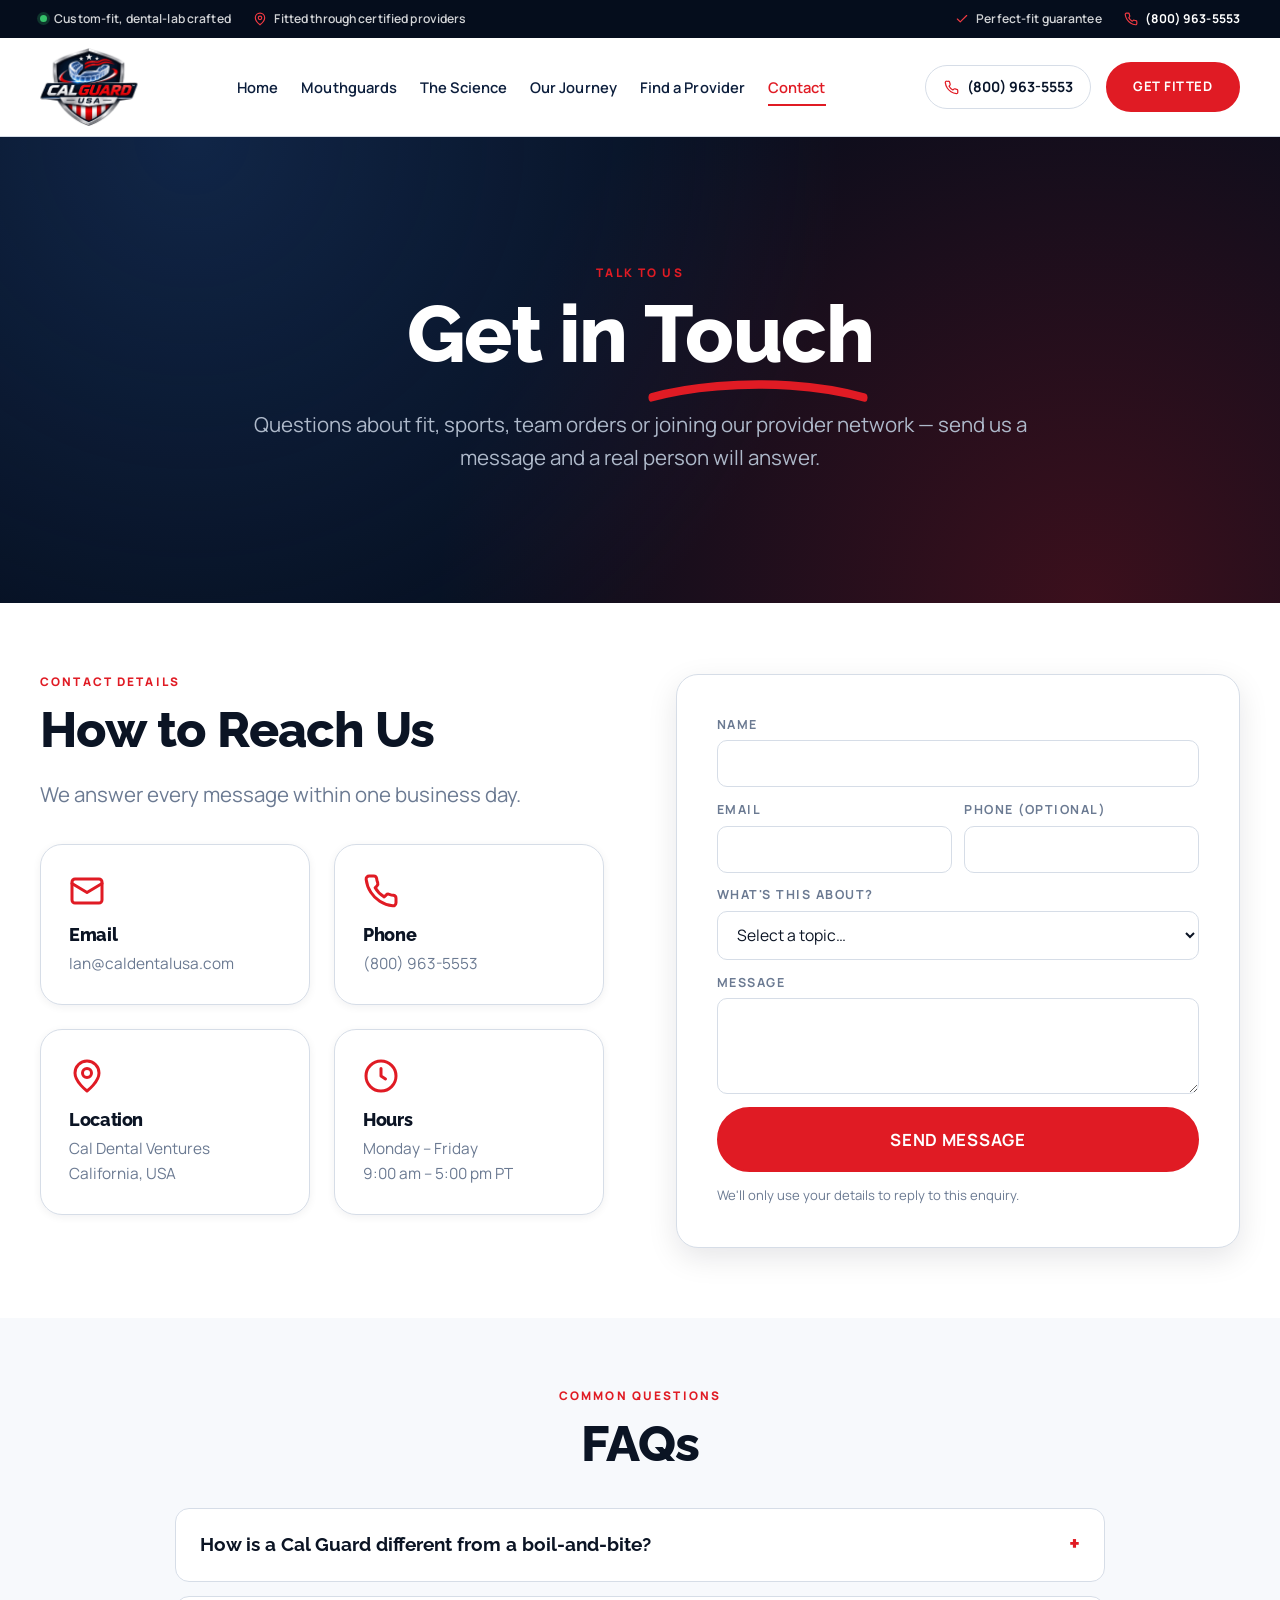
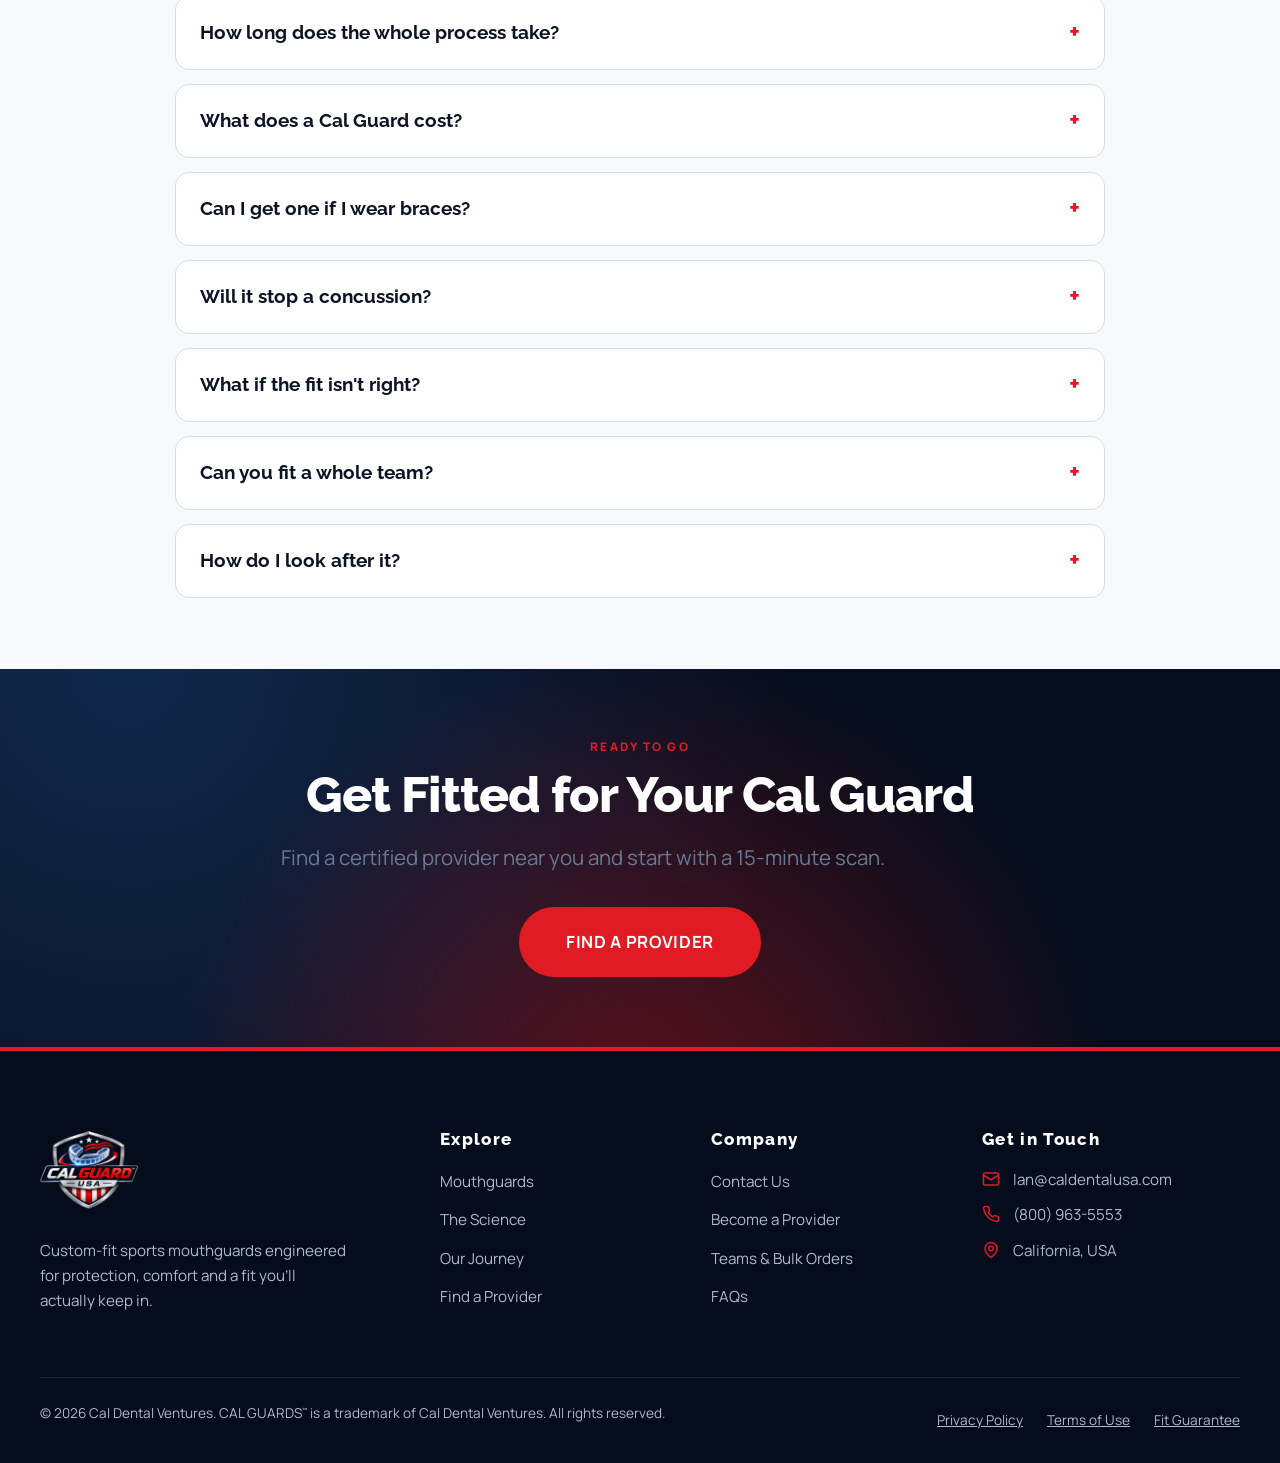
==== commit 353462f2: "First Commit" ====
--- a/contact.html
+++ b/contact.html
@@ -29,7 +29,7 @@
 <header class="site-header">
   <div class="wrap nav">
     <a class="logo" href="index.html" aria-label="Cal Guard USA home">
-      <img class="logo__img" src="assets/img/logo-mark.png" alt="Cal Guard USA" width="300" height="240">
+      <img class="logo__img" src="assets/img/logo-mark.png" alt="Cal Guard USA" width="400" height="320">
     </a>
     <button class="nav__toggle" aria-expanded="false" aria-controls="primary-nav" aria-label="Toggle menu">
       <span></span><span></span><span></span>
@@ -229,7 +229,7 @@
     <div class="footer__grid footer">
       <div class="footer__about">
         <a class="logo" href="index.html" aria-label="Cal Guard USA home">
-      <img class="logo__img" src="assets/img/logo-mark.png" alt="Cal Guard USA" width="300" height="240">
+      <img class="logo__img" src="assets/img/logo-mark.png" alt="Cal Guard USA" width="400" height="320">
     </a>
         <p>Custom-fit sports mouthguards engineered for protection, comfort and a fit you'll actually keep in.</p>
       </div>
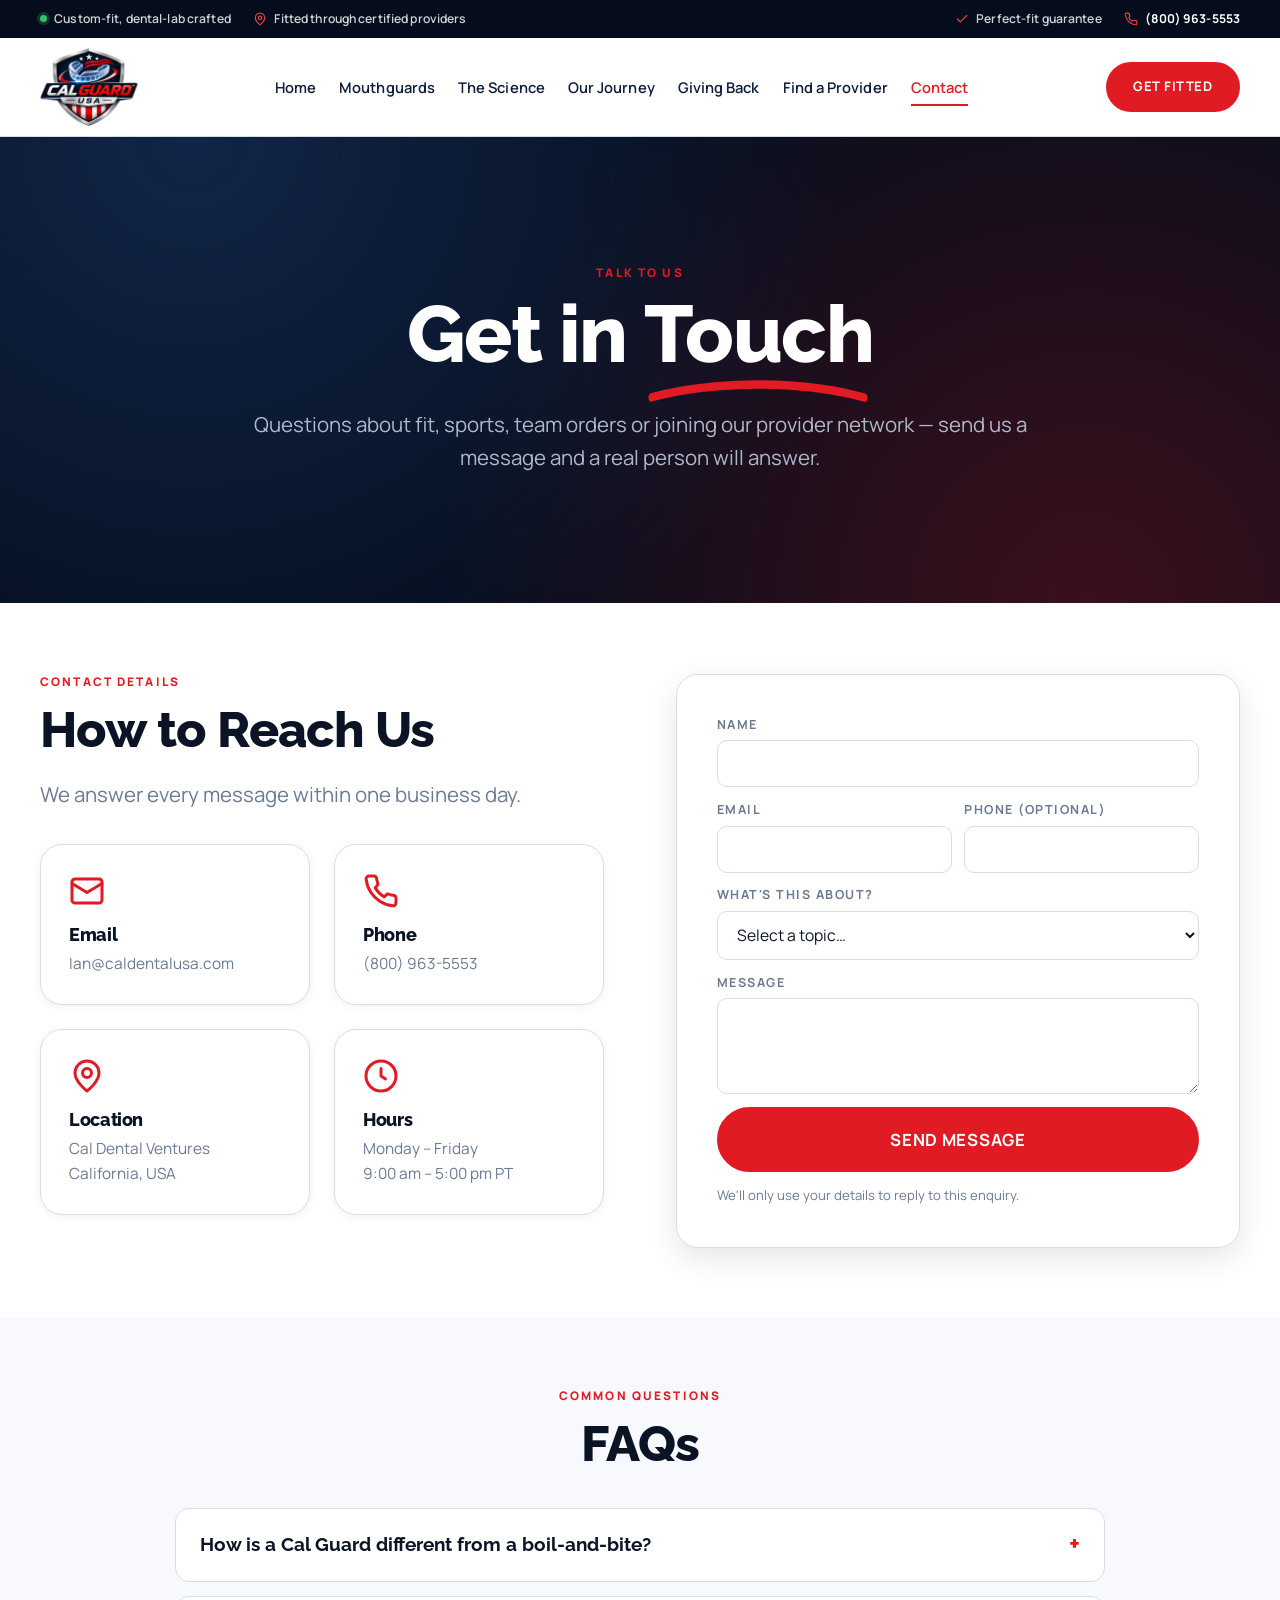
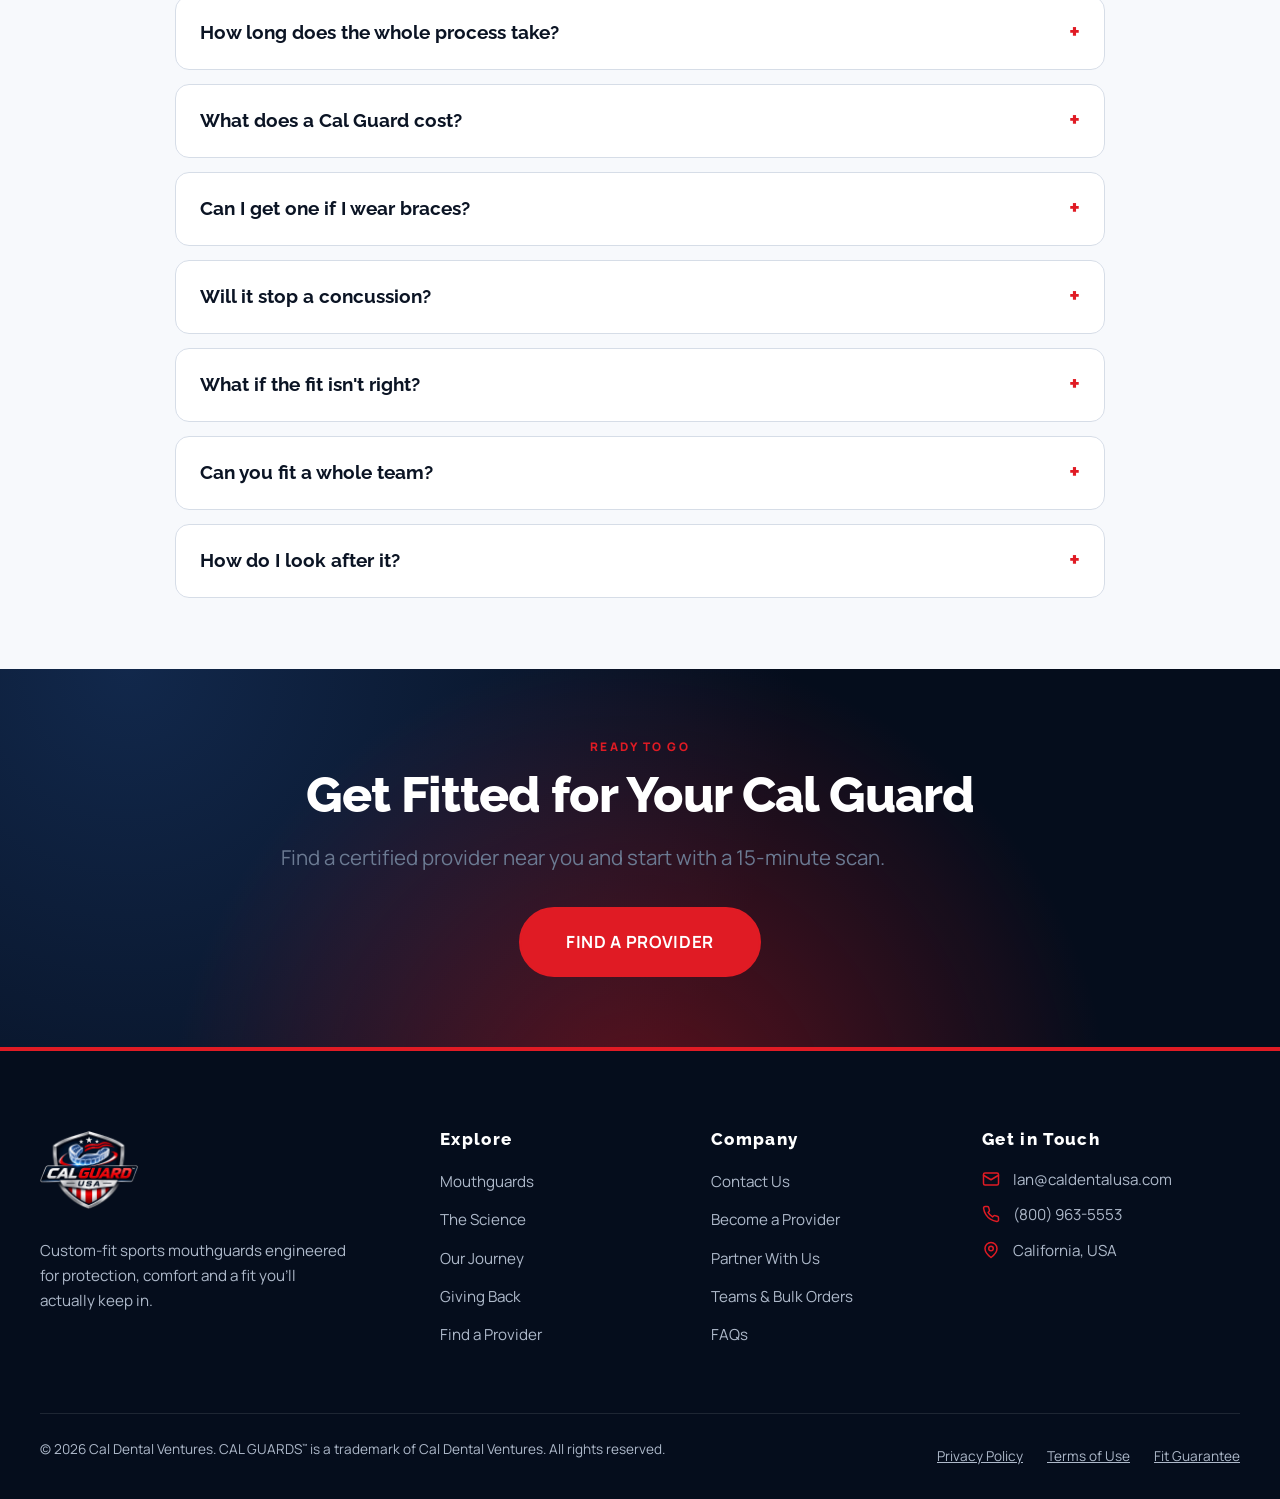
==== commit 1304932f: "giving-back.html added" ====
--- a/contact.html
+++ b/contact.html
@@ -39,14 +39,11 @@
       <a href="mouthguards.html">Mouthguards</a>
       <a href="science.html">The Science</a>
       <a href="journey.html">Our Journey</a>
+      <a href="giving-back.html">Giving Back</a>
       <a href="providers.html">Find a Provider</a>
       <a href="contact.html" aria-current="page">Contact</a>
     </nav>
     <div class="nav__cta">
-      <a class="nav__phone" href="tel:+18009635553">
-        <svg viewBox="0 0 24 24" fill="none" stroke="currentColor" stroke-width="2" stroke-linecap="round" stroke-linejoin="round" aria-hidden="true"><path d="M22 16.9v3a2 2 0 0 1-2.2 2 19.8 19.8 0 0 1-8.6-3.1 19.5 19.5 0 0 1-6-6A19.8 19.8 0 0 1 2.1 4.2 2 2 0 0 1 4.1 2h3a2 2 0 0 1 2 1.7c.1 1 .4 1.9.7 2.8a2 2 0 0 1-.5 2.1L8.1 9.9a16 16 0 0 0 6 6l1.3-1.2a2 2 0 0 1 2.1-.5c.9.3 1.8.6 2.8.7a2 2 0 0 1 1.7 2Z"/></svg>
-        (800) 963-5553
-      </a>
       <a class="btn" href="providers.html">Get Fitted</a>
     </div>
   </div>
@@ -239,6 +236,7 @@
           <li><a href="mouthguards.html">Mouthguards</a></li>
           <li><a href="science.html">The Science</a></li>
           <li><a href="journey.html">Our Journey</a></li>
+          <li><a href="giving-back.html">Giving Back</a></li>
           <li><a href="providers.html">Find a Provider</a></li>
         </ul>
       </div>
@@ -247,6 +245,7 @@
         <ul>
           <li><a href="contact.html">Contact Us</a></li>
           <li><a href="providers.html#partner">Become a Provider</a></li>
+          <li><a href="giving-back.html#partner">Partner With Us</a></li>
           <li><a href="mouthguards.html#teams">Teams &amp; Bulk Orders</a></li>
           <li><a href="contact.html#faq">FAQs</a></li>
         </ul>
--- a/assets/css/style.css
+++ b/assets/css/style.css
@@ -2024,28 +2024,6 @@
 
 .nav__cta { display: flex; align-items: center; gap: .9rem; }
 
-.nav__phone {
-  display: inline-flex;
-  align-items: center;
-  gap: .5rem;
-  padding: .6rem 1.1rem;
-  border: 1px solid var(--slate-200);
-  border-radius: 999px;
-  font-size: .88rem;
-  font-weight: 700;
-  color: var(--navy-800);
-  text-decoration: none;
-  white-space: nowrap;
-  transition: border-color .25s var(--ease), color .25s var(--ease), box-shadow .25s var(--ease);
-}
-
-.nav__phone svg { width: 15px; height: 15px; color: var(--red-500); }
-.nav__phone:hover {
-  border-color: var(--red-500);
-  color: var(--red-600);
-  box-shadow: 0 6px 18px rgba(224, 27, 36, .14);
-}
-
 .nav__toggle { border-color: var(--slate-300); }
 .nav__toggle span { background: var(--navy-800); }
 
@@ -2147,7 +2125,9 @@
 }
 
 .pullquote::before {
-  content: "\C";
+  /* U+201C, the opening curly quote. The literal had lost its "20" to an
+     encoding round-trip, so the decorative mark never rendered. */
+  content: "\201C";
   position: absolute;
   top: -.1em;
   right: .4rem;
@@ -2218,7 +2198,6 @@
 .strip { font-weight: 800; letter-spacing: -.01em; }
 
 @media (max-width: 900px) {
-  .nav__phone { display: none; }
   .topbar__chips li:not(:last-child) { display: none; }
   .topbar__chips--right { margin-left: auto; }
 }
@@ -2230,14 +2209,10 @@
   .nav { min-height: 74px; }
 }
 
-/* The refresh block above re-declares .nav__cta as flex, which re-beat the
-   earlier hide rule on source order. The header is wider now (logo + five
-   links + phone pill + button), so drop the pill first, then the whole group.
-   Both numbers are in the topbar regardless. */
-@media (max-width: 1240px) {
-  .nav__phone { display: none; }
-}
-
-@media (max-width: 1140px) {
+/* The refresh block above re-declares .nav__cta as flex, which re-beats the
+   earlier hide rule on source order. With seven nav links, the logo + links +
+   button stop fitting on one line here, so drop the button and let the nav
+   itself carry the action. The phone number lives in the topbar. */
+@media (max-width: 1200px) {
   .nav__cta { display: none; }
 }
